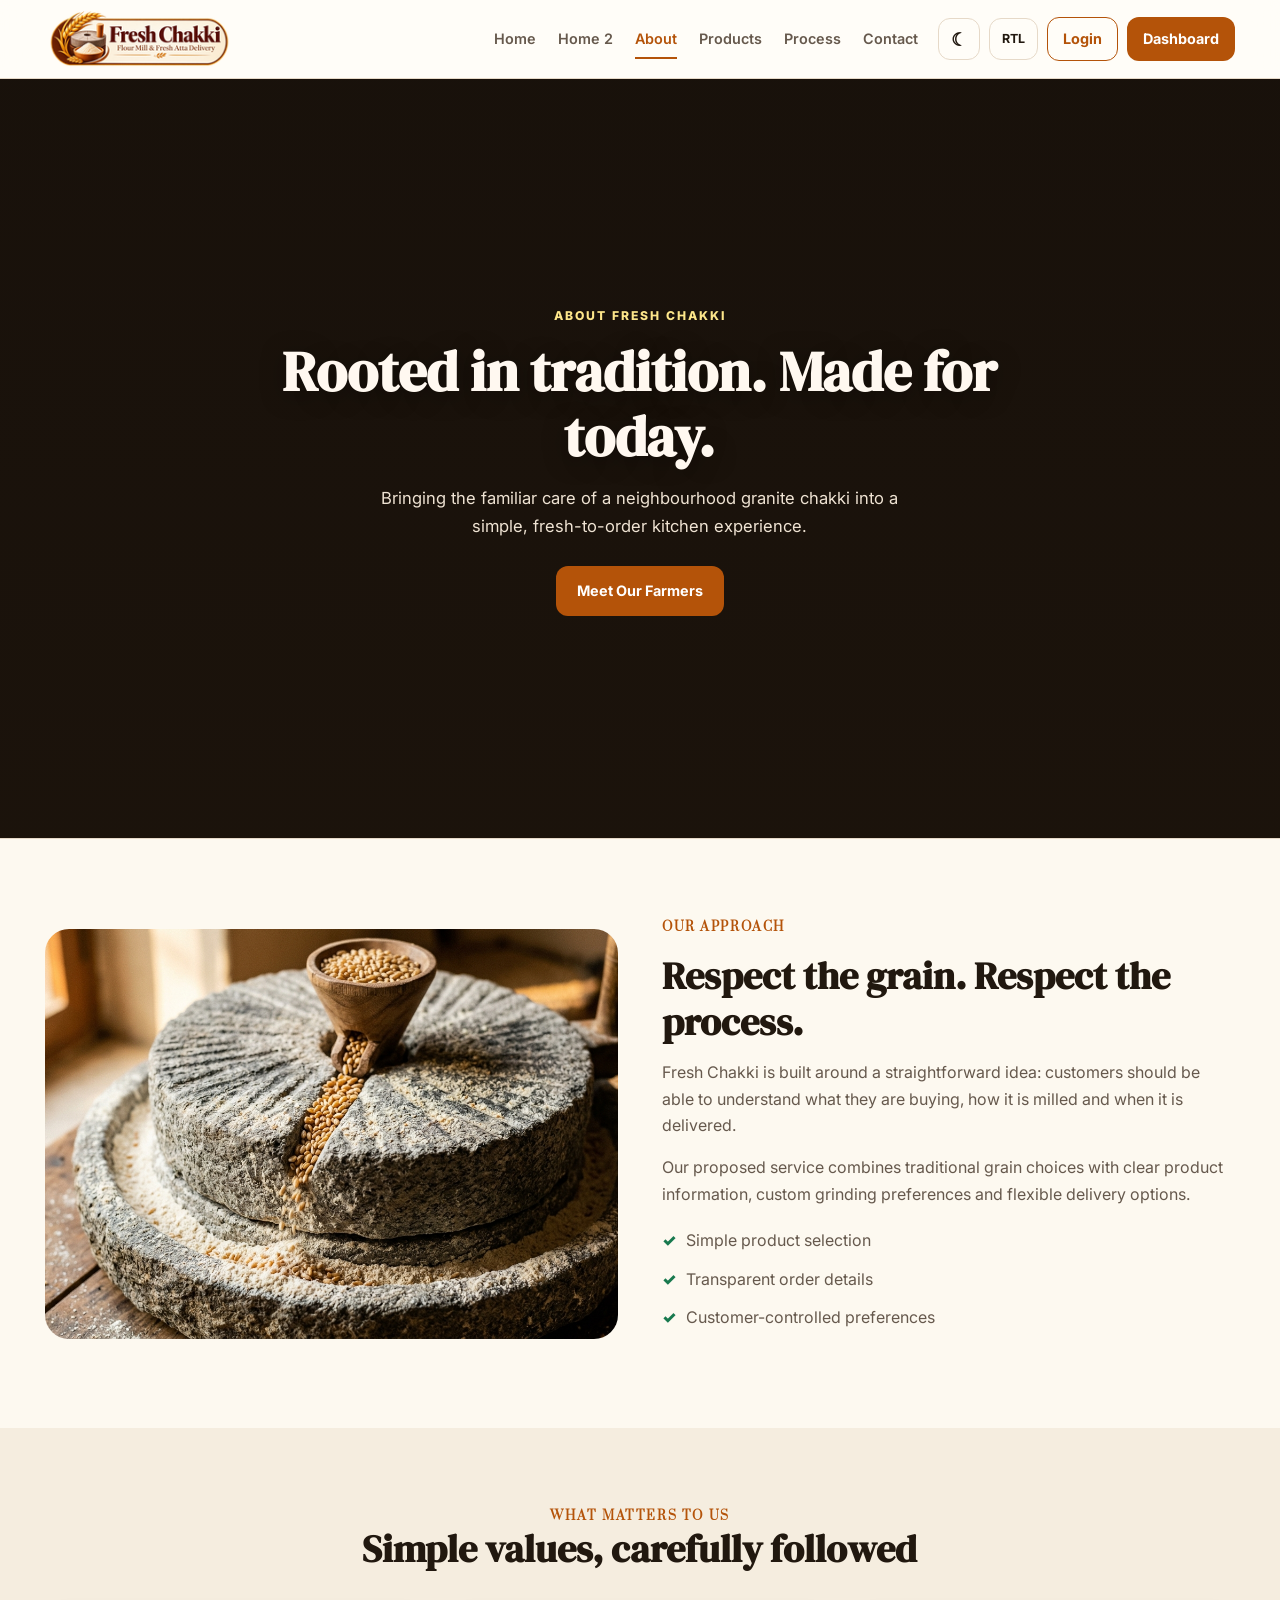
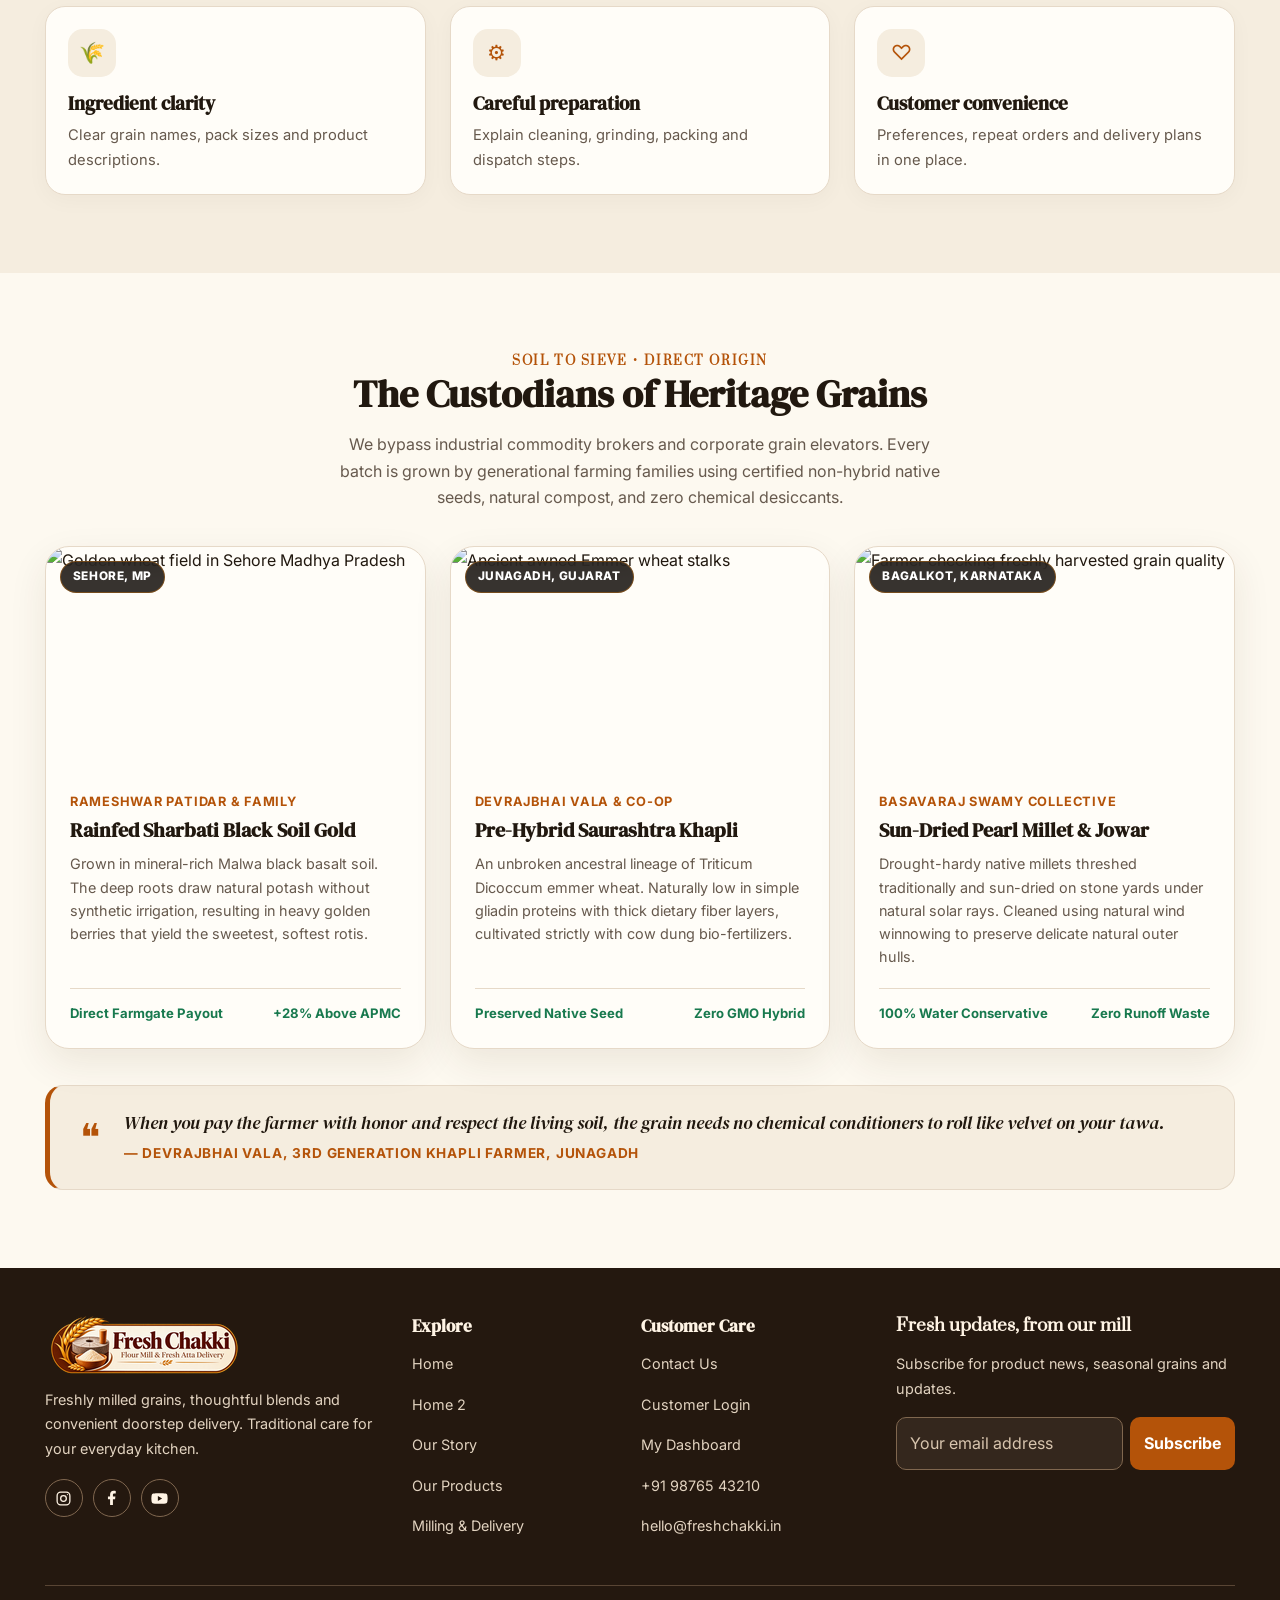
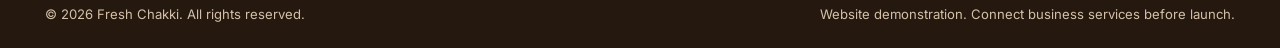
==== about.html @ 71155b8b "firsstCommit" ====
<!doctype html><html lang="en" dir="ltr" data-theme="light"><head><meta charset="utf-8"><meta name="viewport" content="width=device-width, initial-scale=1"><meta name="description" content="Freshly milled flour, traditional grains and convenient atta delivery."><title>About | Fresh Chakki</title><link rel="icon" type="image/png" href="assets/images/favicon.png"><link rel="apple-touch-icon" href="assets/images/favicon.png"><link rel="stylesheet" href="assets/css/style.css"></head><body>
<header class="site-header"><div class="container header-main">
<a class="brand" href="index.html" aria-label="Fresh Chakki home"><img class="brand-logo" src="assets/images/fresh-chakki-logo.png" alt="Fresh Chakki – Flour Mill and Fresh Atta Delivery"></a>
<div class="nav-wrap"><nav class="main-nav" aria-label="Main navigation">
<a href="index.html">Home</a><a href="home-2.html">Home 2</a><a href="about.html" class="active">About</a><a href="products.html">Products</a><a href="process.html">Process</a><a href="contact.html">Contact</a>
</nav><div class="header-actions"><button class="icon-btn" data-theme-toggle title="Change theme" aria-label="Switch theme">☾</button><button class="rtl-btn" data-rtl-toggle>RTL</button><a class="btn btn-secondary btn-small" href="login.html">Login</a><a class="btn btn-primary btn-small" href="dashboard.html">Dashboard</a></div></div>
<div class="header-actions mobile-actions"><button class="icon-btn" data-theme-toggle aria-label="Switch theme">☾</button><button class="rtl-btn" data-rtl-toggle>RTL</button><button class="menu-btn" data-menu-toggle aria-label="Open navigation" aria-expanded="false">☰</button></div>
</div><div class="container mobile-nav"><a href="index.html">Home</a><a href="home-2.html">Home 2</a><a href="about.html">About</a><a href="products.html">Products</a><a href="process.html">Process</a><a href="contact.html">Contact</a><a href="login.html">Login</a><a href="dashboard.html">Dashboard</a></div></header>

<main><section class="page-hero hero-about"><div class="container"><span class="hero-kicker">About Fresh Chakki</span><h1>Rooted in tradition. Made for today.</h1><p>Bringing the familiar care of a neighbourhood granite chakki into a simple, fresh-to-order kitchen experience.</p><div class="page-hero-actions"><a class="btn btn-primary" href="#farmer-partnerships">Meet Our Farmers</a></div></div></section>
<section class="section"><div class="container split"><img src="assets/images/granite-cold-stone-mill.jpg" alt="Traditional stone mill grinding fresh wheat grains"><div><p class="eyebrow">Our approach</p><h2>Respect the grain. Respect the process.</h2><p>Fresh Chakki is built around a straightforward idea: customers should be able to understand what they are buying, how it is milled and when it is delivered.</p><p>Our proposed service combines traditional grain choices with clear product information, custom grinding preferences and flexible delivery options.</p><ul class="checks"><li>Simple product selection</li><li>Transparent order details</li><li>Customer-controlled preferences</li></ul></div></div></section>
<section class="section soft"><div class="container"><div class="section-head"><p class="eyebrow">What matters to us</p><h2>Simple values, carefully followed</h2></div><div class="grid grid-3"><article class="card card-body"><div class="feature-icon">🌾</div><h3>Ingredient clarity</h3><p>Clear grain names, pack sizes and product descriptions.</p></article><article class="card card-body"><div class="feature-icon">⚙</div><h3>Careful preparation</h3><p>Explain cleaning, grinding, packing and dispatch steps.</p></article><article class="card card-body"><div class="feature-icon">♡</div><h3>Customer convenience</h3><p>Preferences, repeat orders and delivery plans in one place.</p></article></div></div></section>

<!-- UNIQUE SECTION: The Grain Custodians & Farmer Partnership Circle -->
<section class="section" id="farmer-partnerships">
  <div class="container">
    <div class="section-head">
      <p class="eyebrow">Soil To Sieve • Direct Origin</p>
      <h2>The Custodians of Heritage Grains</h2>
      <p>We bypass industrial commodity brokers and corporate grain elevators. Every batch is grown by generational farming families using certified non-hybrid native seeds, natural compost, and zero chemical desiccants.</p>
    </div>

    <div class="custodians-grid">
      <article class="custodian-card">
        <div class="custodian-img-wrap">
          <img class="custodian-img" src="https://images.unsplash.com/photo-1500937386664-56d1dfef3854?auto=format&fit=crop&w=700&q=80" alt="Golden wheat field in Sehore Madhya Pradesh">
          <span class="custodian-origin-badge">Sehore, MP</span>
        </div>
        <div class="custodian-body">
          <span class="custodian-farmer">Rameshwar Patidar &amp; Family</span>
          <h3>Rainfed Sharbati Black Soil Gold</h3>
          <p>Grown in mineral-rich Malwa black basalt soil. The deep roots draw natural potash without synthetic irrigation, resulting in heavy golden berries that yield the sweetest, softest rotis.</p>
          <div class="custodian-footer">
            <span>Direct Farmgate Payout</span>
            <span>+28% Above APMC</span>
          </div>
        </div>
      </article>

      <article class="custodian-card">
        <div class="custodian-img-wrap">
          <img class="custodian-img" src="https://images.unsplash.com/photo-1464226184884-fa280b87c399?auto=format&fit=crop&w=700&q=80" alt="Ancient awned Emmer wheat stalks">
          <span class="custodian-origin-badge">Junagadh, Gujarat</span>
        </div>
        <div class="custodian-body">
          <span class="custodian-farmer">Devrajbhai Vala &amp; Co-op</span>
          <h3>Pre-Hybrid Saurashtra Khapli</h3>
          <p>An unbroken ancestral lineage of Triticum Dicoccum emmer wheat. Naturally low in simple gliadin proteins with thick dietary fiber layers, cultivated strictly with cow dung bio-fertilizers.</p>
          <div class="custodian-footer">
            <span>Preserved Native Seed</span>
            <span>Zero GMO Hybrid</span>
          </div>
        </div>
      </article>

      <article class="custodian-card">
        <div class="custodian-img-wrap">
          <img class="custodian-img" src="https://images.unsplash.com/photo-1586201375761-83865001e31c?auto=format&fit=crop&w=700&q=80" alt="Farmer checking freshly harvested grain quality">
          <span class="custodian-origin-badge">Bagalkot, Karnataka</span>
        </div>
        <div class="custodian-body">
          <span class="custodian-farmer">Basavaraj Swamy Collective</span>
          <h3>Sun-Dried Pearl Millet &amp; Jowar</h3>
          <p>Drought-hardy native millets threshed traditionally and sun-dried on stone yards under natural solar rays. Cleaned using natural wind winnowing to preserve delicate natural outer hulls.</p>
          <div class="custodian-footer">
            <span>100% Water Conservative</span>
            <span>Zero Runoff Waste</span>
          </div>
        </div>
      </article>
    </div>

    <div class="custodian-pledge-banner">
      <div style="font-size:2.4rem;line-height:1;color:var(--brand)">❝</div>
      <div>
        <p class="custodian-pledge-quote">When you pay the farmer with honor and respect the living soil, the grain needs no chemical conditioners to roll like velvet on your tawa.</p>
        <p class="custodian-pledge-author">— Devrajbhai Vala, 3rd Generation Khapli Farmer, Junagadh</p>
      </div>
    </div>
  </div>
</section>
</main>
<footer class="footer"><div class="container"><div class="footer-grid">
<div class="footer-brand-col"><a class="brand footer-brand" href="index.html" aria-label="Fresh Chakki home"><img class="footer-logo" src="assets/images/fresh-chakki-logo.png" alt="Fresh Chakki – Flour Mill and Fresh Atta Delivery"></a><p>Freshly milled grains, thoughtful blends and convenient doorstep delivery. Traditional care for your everyday kitchen.</p><div class="social-links" aria-label="Social media"><a href="#" aria-label="Instagram" title="Instagram"><svg viewBox="0 0 24 24" aria-hidden="true"><rect x="3" y="3" width="18" height="18" rx="5"/><circle cx="12" cy="12" r="4"/><circle cx="17.5" cy="6.5" r=".8" class="social-fill"/></svg></a><a href="#" aria-label="Facebook" title="Facebook"><svg viewBox="0 0 24 24" aria-hidden="true"><path d="M14 21v-8h3l.5-4H14V7c0-1.2.4-2 2-2h2V1.4C17.3 1.2 16.2 1 15 1c-3.2 0-5 1.9-5 5.4V9H7v4h3v8z"/></svg></a><a href="#" aria-label="YouTube" title="YouTube"><svg viewBox="0 0 24 24" aria-hidden="true"><path d="M23 7.2a3 3 0 0 0-2.1-2.1C19 4.6 12 4.6 12 4.6s-7 0-8.9.5A3 3 0 0 0 1 7.2 31 31 0 0 0 .5 12 31 31 0 0 0 1 16.8a3 3 0 0 0 2.1 2.1c1.9.5 8.9.5 8.9.5s7 0 8.9-.5a3 3 0 0 0 2.1-2.1 31 31 0 0 0 .5-4.8 31 31 0 0 0-.5-4.8ZM9.7 15.5v-7l6 3.5z"/></svg></a></div></div>
<div><h3>Explore</h3><p><a href="index.html">Home</a></p><p><a href="home-2.html">Home 2</a></p><p><a href="about.html">Our Story</a></p><p><a href="products.html">Our Products</a></p><p><a href="process.html">Milling &amp; Delivery</a></p></div>
<div><h3>Customer Care</h3><p><a href="contact.html">Contact Us</a></p><p><a href="login.html">Customer Login</a></p><p><a href="dashboard.html">My Dashboard</a></p><p><a href="tel:+919876543210">+91 98765 43210</a></p><p><a href="mailto:hello@freshchakki.in">hello@freshchakki.in</a></p></div>
<div class="newsletter-col"><h3>Fresh updates, from our mill</h3><p>Subscribe for product news, seasonal grains and updates.</p><form class="newsletter-form" data-demo-form data-message="Thank you for subscribing. Newsletter delivery needs backend setup."><label class="visually-hidden" for="newsletter-email">Email address</label><input id="newsletter-email" type="email" placeholder="Your email address" required><button type="submit" aria-label="Subscribe to newsletter">Subscribe</button></form></div>
</div><div class="footer-bottom"><span>© <span data-year></span> Fresh Chakki. All rights reserved.</span><span class="footer-note">Website demonstration. Connect business services before launch.</span></div></div></footer><div class="toast" role="status" aria-live="polite"></div>
<script src="assets/js/main.js"></script></body></html>
---- assets/css/style.css ----
@import url('https://fonts.googleapis.com/css2?family=DM+Serif+Display&family=Prata&family=Inter:wght@400;500;600;700;800&display=swap');
:root{--brand:#B45309;--brand-2:#78350F;--bg:#FDF9F0;--surface:#fffdf8;--surface-2:#f5eddf;--text:#21180f;--muted:#66594d;--border:#e6d9c8;--shadow:0 14px 38px rgba(65,39,12,.09);--success:#18794e;--danger:#b42318;--radius:20px}
[data-theme="dark"]{--bg:#181512;--surface:#231e19;--surface-2:#30271f;--text:#fff7e9;--muted:#d2c2ad;--border:#4c3c2d;--shadow:0 14px 38px rgba(0,0,0,.28);--success:#69d6a0;--danger:#ff8a80}
*{box-sizing:border-box}html{scroll-behavior:smooth}body{margin:0;background:var(--bg);color:var(--text);font-family:Inter,Arial,sans-serif;line-height:1.65;transition:background .2s,color .2s}a{color:inherit;text-decoration:none}button,input,select,textarea{font:inherit}button,a{ -webkit-tap-highlight-color:transparent}img{max-width:100%;display:block} .container{width:min(1200px,calc(100% - clamp(48px,7vw,112px)));margin-inline:auto}
h1,h2,h3,.brand-name{font-family:'DM Serif Display',Georgia,serif;line-height:1.2}h1{font-size:clamp(2.35rem,5vw,4.5rem);margin:0 0 20px}h2{font-size:clamp(1.7rem,3vw,2.6rem);margin:0 0 14px}h3{font-size:1.2rem;margin:0 0 8px}p{color:var(--muted);margin:0 0 16px}.eyebrow{color:var(--brand);font-weight:800;letter-spacing:.13em;text-transform:uppercase;font-size:.76rem}.section{padding:78px 0}.section-head{max-width:690px;margin:0 auto 34px;text-align:center}.section-head p{max-width:620px;margin:0 auto}.grid{display:grid;gap:22px}.grid-2{grid-template-columns:repeat(2,minmax(0,1fr))}.grid-3{grid-template-columns:repeat(3,minmax(0,1fr))}.grid-4{grid-template-columns:repeat(4,minmax(0,1fr))}
.site-header{position:sticky;top:0;z-index:50;background:color-mix(in srgb,var(--surface) 94%,transparent);backdrop-filter:blur(14px);border-bottom:1px solid var(--border)}.header-main{min-height:78px;display:flex;align-items:center;justify-content:space-between;gap:20px}.brand{display:flex;align-items:center;gap:11px;min-width:max-content}.brand-mark{width:43px;height:43px;border-radius:50%;background:var(--brand);color:#fff8e9;display:grid;place-items:center;font-size:1.35rem;border:3px solid color-mix(in srgb,var(--brand) 25%,var(--surface))}.brand-name{font-size:1.12rem;font-weight:700;color:var(--text)}.brand-tag{font-size:.65rem;color:var(--muted);letter-spacing:.04em}.nav-wrap{display:flex;align-items:center;gap:20px}.main-nav{display:flex;align-items:center;gap:22px}.main-nav a{font-size:.9rem;font-weight:600;color:var(--muted);padding:8px 0;position:relative}.main-nav a:hover,.main-nav a.active{color:var(--brand)}.main-nav a.active:after{content:"";height:2px;background:var(--brand);position:absolute;bottom:0;left:0;right:0}.header-actions{display:flex;align-items:center;gap:9px}.mobile-actions{display:none}.icon-btn,.rtl-btn,.menu-btn{height:42px;min-width:42px;border:1px solid var(--border);border-radius:12px;background:var(--surface);color:var(--text);display:inline-flex;align-items:center;justify-content:center;cursor:pointer;font-weight:700}.icon-btn{font-size:1.15rem}.rtl-btn{padding:0 12px;font-size:.78rem}.menu-btn{display:none;font-size:1.2rem}.btn{display:inline-flex;align-items:center;justify-content:center;gap:8px;padding:12px 20px;border-radius:12px;border:1px solid transparent;font-weight:700;font-size:.9rem;cursor:pointer;transition:.2s;min-height:46px}.btn-primary{background:var(--brand);color:#fff!important}.btn-primary:hover{background:var(--brand-2);transform:translateY(-1px)}.btn-secondary{background:transparent;border-color:var(--brand);color:var(--brand)}.btn-secondary:hover{background:var(--surface-2)}.btn-small{min-height:40px;padding:9px 15px}.mobile-nav{display:none;padding:0 0 18px}.mobile-nav.open{display:grid;gap:4px}.mobile-nav a{padding:10px 12px;border-radius:10px;color:var(--muted);font-weight:600}.mobile-nav a:hover{background:var(--surface-2);color:var(--brand)}
.hero{position:relative;min-height:clamp(560px,calc(100vh - 78px),760px);display:flex;align-items:center;padding:clamp(48px,6vh,76px) 0;background-color:var(--bg);background-image:linear-gradient(100deg,rgba(253,249,240,.92) 0%,rgba(253,249,240,.83) 52%,rgba(245,237,223,.68) 100%),url('https://images.unsplash.com/photo-1437252611977-07f74518abd7?auto=format&fit=crop&w=1800&q=85');background-size:cover;background-position:center;border-bottom:1px solid var(--border);overflow:hidden}[data-theme="dark"] .hero{background-image:linear-gradient(100deg,rgba(24,21,18,.93) 0%,rgba(24,21,18,.84) 52%,rgba(35,30,25,.74) 100%),url('https://images.unsplash.com/photo-1437252611977-07f74518abd7?auto=format&fit=crop&w=1800&q=85')}.hero>.container{width:min(1200px,calc(100% - clamp(48px,7vw,112px)));margin-inline:auto;flex:0 0 auto}.hero-grid{display:grid;grid-template-columns:1.12fr .88fr;gap:clamp(34px,4.5vw,58px);align-items:center}.hero-copy{max-width:600px}.hero-copy h1{font-size:clamp(2.45rem,4vw,3.85rem);line-height:1.15;margin:0 0 16px}.hero-copy p{font-size:clamp(1.02rem,1.15vw,1.12rem);max-width:540px;line-height:1.65;margin:0 0 22px}.hero-actions{display:flex;gap:14px;flex-wrap:wrap;margin-top:22px}.hero-actions .btn{padding:13px 26px;min-height:48px;font-size:.95rem;font-weight:700}.hero-photo{position:relative;display:flex;justify-content:flex-end}.hero-photo img{width:100%;max-width:520px;height:clamp(380px,48vh,460px);object-fit:cover;border-radius:28px;box-shadow:0 20px 50px rgba(65,39,12,.16);border:1px solid color-mix(in srgb,var(--brand) 28%,transparent)}.photo-note{position:absolute;bottom:20px;inset-inline-start:16px;background:var(--surface);border:1px solid var(--border);padding:14px 20px;border-radius:18px;box-shadow:var(--shadow);max-width:248px}.photo-note strong{display:block;color:var(--brand);font-size:.92rem}.photo-note span{font-size:.82rem;color:var(--muted)}
.pill{display:inline-flex;padding:7px 12px;border-radius:999px;background:var(--surface-2);color:var(--brand-2);font-size:.78rem;font-weight:800}.card{background:var(--surface);border:1px solid var(--border);border-radius:var(--radius);overflow:hidden;box-shadow:0 5px 22px rgba(65,39,12,.035)}.card-body{padding:22px}.card p{font-size:.92rem}.card-img{width:100%;height:205px;object-fit:cover}.feature-icon{width:48px;height:48px;border-radius:15px;background:var(--surface-2);color:var(--brand);display:grid;place-items:center;font-size:1.3rem;margin-bottom:15px}.soft{background:var(--surface-2)}.split{display:grid;grid-template-columns:1fr 1fr;gap:44px;align-items:center}.split img{width:100%;height:410px;object-fit:cover;border-radius:24px}.checks{list-style:none;padding:0;margin:20px 0;display:grid;gap:12px}.checks li{display:flex;gap:10px;color:var(--muted)}.checks li:before{content:"✓";color:var(--success);font-weight:900}
.page-hero{position:relative;min-height:clamp(560px,calc(100vh - 78px),760px);display:flex;flex-direction:column;align-items:center;justify-content:center;padding:clamp(60px,8vh,92px) 0;text-align:center;color:#FFF8F0;background-color:#1E150E;background-image:linear-gradient(180deg,rgba(20,14,8,.62) 0%,rgba(28,19,11,.76) 100%),var(--hero-bg,url('https://images.unsplash.com/photo-1500937386664-56d1dfef3854?auto=format&fit=crop&w=1800&q=85'));background-size:cover;background-position:center;border-bottom:1px solid var(--border);overflow:hidden}.page-hero.hero-about{--hero-bg:url('https://images.unsplash.com/photo-1500937386664-56d1dfef3854?auto=format&fit=crop&w=1800&q=85')}.page-hero.hero-products{--hero-bg:url('https://images.unsplash.com/photo-1586201375761-83865001e31c?auto=format&fit=crop&w=1800&q=85')}.page-hero.hero-process{--hero-bg:url('https://images.unsplash.com/photo-1509440159596-0249088772ff?auto=format&fit=crop&w=1800&q=85')}.page-hero.hero-contact{--hero-bg:url('https://images.unsplash.com/photo-1464226184884-fa280b87c399?auto=format&fit=crop&w=1800&q=85')}.page-hero.hero-login{--hero-bg:url('https://images.unsplash.com/photo-1574323347407-f5e1ad6d020b?auto=format&fit=crop&w=1800&q=85')}.page-hero.hero-signup{--hero-bg:url('https://images.unsplash.com/photo-1506368249639-73a05d6f6488?auto=format&fit=crop&w=1800&q=85')}.page-hero>.container{position:relative;z-index:2;width:min(1200px,calc(100% - clamp(48px,7vw,112px)));margin-inline:auto;flex:0 0 auto}.page-hero .eyebrow{display:inline-flex;align-items:center;gap:8px;padding:7px 18px;border-radius:999px;background:rgba(217,119,6,.24);border:1px solid rgba(253,230,138,.45);color:#FDE68A;font-size:.78rem;margin:0 0 18px;backdrop-filter:blur(10px)}.page-hero h1{color:#FFF8F0;font-size:clamp(2.5rem,4.4vw,4rem);line-height:1.15;margin:0 auto 16px;max-width:820px;text-shadow:0 4px 24px rgba(0,0,0,.35)}.page-hero p{color:#EFE3D3;max-width:660px;margin:0 auto;font-size:clamp(1.04rem,1.2vw,1.16rem);line-height:1.65}.page-hero-actions{display:flex;justify-content:center;gap:14px;flex-wrap:wrap;margin-top:26px}.page-hero-actions .btn-secondary{color:#FFF8F0;border-color:rgba(253,230,138,.55);background:rgba(255,255,255,.08);backdrop-filter:blur(8px)}.page-hero-actions .btn-secondary:hover{background:rgba(217,119,6,.28);border-color:#FDE68A}.page-hero-meta{display:flex;justify-content:center;gap:12px;flex-wrap:wrap;margin-top:24px}.page-hero-chip{display:inline-flex;align-items:center;gap:7px;padding:7px 15px;border-radius:999px;background:rgba(20,14,9,.58);border:1px solid rgba(255,248,240,.22);color:#F8EFE4;font-size:.82rem;font-weight:600;backdrop-filter:blur(8px)}.product-card .card-img{height:190px}.price{font-weight:800;color:var(--brand);font-size:1.05rem}.tag-row{display:flex;gap:8px;flex-wrap:wrap;margin:14px 0}.tag{font-size:.75rem;padding:5px 9px;background:var(--surface-2);border-radius:999px;color:var(--muted)}.plan-card{padding:28px}.plan-card.popular{border:2px solid var(--brand);transform:translateY(-7px)}.plan-price{font-size:2rem;font-weight:800;color:var(--brand);margin:12px 0}.plan-price small{font-size:.8rem;color:var(--muted);font-weight:500}.form-card{max-width:540px;margin:48px auto 64px;background:var(--surface);border:1px solid var(--border);border-radius:24px;padding:28px;box-shadow:var(--shadow)}.grid-2>.form-card{margin:0;max-width:none;width:100%}.field{display:grid;gap:7px;margin-bottom:16px}.field label{font-size:.86rem;font-weight:700}.field input,.field select,.field textarea{width:100%;padding:13px 14px;border-radius:11px;border:1px solid var(--border);background:var(--bg);color:var(--text);outline:none}.field input:focus,.field select:focus,.field textarea:focus{border-color:var(--brand);box-shadow:0 0 0 3px color-mix(in srgb,var(--brand) 18%,transparent)}.field input::placeholder,.field textarea::placeholder{color:var(--muted);opacity:.85}.form-row{display:grid;grid-template-columns:1fr 1fr;gap:14px}.notice{padding:14px 16px;background:var(--surface-2);border:1px solid var(--border);border-radius:12px;color:var(--muted);font-size:.88rem}.toast{position:fixed;bottom:22px;inset-inline-end:22px;background:var(--text);color:var(--bg);padding:13px 18px;border-radius:12px;z-index:100;box-shadow:var(--shadow);display:none}.toast.show{display:block}
.contact-box{padding:28px}.contact-item{display:flex;gap:14px;margin:18px 0;align-items:flex-start}.contact-item .feature-icon{margin-bottom:0;flex-shrink:0}.contact-item b{display:block;margin-bottom:2px}.contact-item a{color:var(--muted);font-weight:600;transition:color .2s}.contact-item a:hover{color:var(--brand)}.footer{background:#24180f;color:#fff4e5;padding:48px 0 22px}.footer p,.footer a{color:#e2d3c0}.footer-grid{display:grid;grid-template-columns:1.4fr 1fr 1fr;gap:35px}.footer h3{color:#fff4e5}.footer-bottom{border-top:1px solid #594534;margin-top:30px;padding-top:18px;font-size:.82rem;color:#d5c1a9}
.dashboard-shell{display:grid;grid-template-columns:260px 1fr;min-height:calc(100vh - 78px)}.dash-side{background:var(--surface);border-inline-end:1px solid var(--border);padding:25px 17px}.dash-side h3{padding:0 12px}.dash-nav{display:grid;gap:5px;margin-top:20px}.dash-nav button{border:0;background:transparent;color:var(--muted);text-align:start;padding:12px 13px;border-radius:11px;cursor:pointer;font-weight:600}.dash-nav button.active,.dash-nav button:hover{background:var(--surface-2);color:var(--brand)}.dash-main{padding:34px;min-width:0}.dash-panel{display:none}.dash-panel.active{display:block}.stat-card{padding:20px}.stat-value{font-size:1.8rem;font-weight:800;color:var(--brand)}.table-wrap{overflow:auto}.data-table{width:100%;border-collapse:collapse;min-width:560px}.data-table th,.data-table td{text-align:start;padding:14px;border-bottom:1px solid var(--border);font-size:.88rem}.data-table th{color:var(--muted);background:var(--surface-2)}.status{font-size:.75rem;font-weight:800;color:var(--success);background:color-mix(in srgb,var(--success) 12%,var(--surface));padding:5px 9px;border-radius:999px}.order-layout{display:grid;grid-template-columns:1fr 1fr;gap:22px}.qty-control{display:flex;align-items:center;gap:12px}.qty-control button{width:34px;height:34px;border:1px solid var(--border);border-radius:9px;background:var(--surface-2);color:var(--text);cursor:pointer}
[dir="rtl"]{direction:rtl} [dir="rtl"] body{text-align:inherit} [dir="rtl"] .main-nav a.active:after{left:0;right:0} [dir="rtl"] .checks li{flex-direction:row} [dir="rtl"] .dash-nav button{text-align:start} [dir="rtl"] .data-table th,[dir="rtl"] .data-table td{text-align:start}
@media(max-width:980px){.main-nav{gap:13px}.nav-wrap{gap:12px}.header-actions .btn{padding:10px 13px}.hero-grid{gap:30px}.grid-4{grid-template-columns:repeat(2,1fr)}}
@media(max-width:760px){.mobile-actions{display:flex}.container,.hero>.container,.page-hero>.container{width:min(100% - 32px,600px)}.header-main{min-height:70px}.nav-wrap{display:none}.menu-btn{display:inline-flex}.header-actions{gap:7px}.hero{min-height:auto;padding:48px 0 56px}.hero-grid,.split,.grid-2,.grid-3,.footer-grid,.order-layout{grid-template-columns:1fr}.hero-photo img{height:330px}.photo-note{inset-inline-start:12px}.section{padding:56px 0}.grid-4{grid-template-columns:1fr 1fr}.plan-card.popular{transform:none}.dashboard-shell{grid-template-columns:1fr}.dash-side{border-inline-end:0;border-bottom:1px solid var(--border);padding:15px}.dash-side h3{margin:0}.dash-nav{display:flex;overflow:auto;margin-top:12px}.dash-nav button{white-space:nowrap}.dash-main{padding:22px 14px}.form-card{padding:22px;margin:28px auto 40px}.page-hero{min-height:460px;padding:54px 0}}
@media(max-width:440px){.brand-tag{display:none}.brand-name{font-size:1rem}.header-actions .btn{min-height:39px;padding:8px 10px;font-size:.78rem}.icon-btn,.rtl-btn,.menu-btn{height:39px;min-width:39px}.grid-4{grid-template-columns:1fr}.form-row{grid-template-columns:1fr}.hero-photo img{height:280px}}

/* Fresh Chakki identity refresh */
:root{--font-primary:'DM Serif Display',Georgia,serif;--font-secondary:'Prata',Georgia,serif;--font-body:'Inter',Arial,sans-serif}
body{font-family:var(--font-body)}
h1,h2,h3,.brand-name{font-family:var(--font-primary)}
.eyebrow,.pill,.price,.plan-price,.footer .newsletter-col h3{font-family:var(--font-secondary)}
.brand{gap:0;min-width:0;display:inline-flex;align-items:center}
.brand-logo{display:block;width:190px;height:57px;object-fit:contain;object-position:left center}
.footer-brand{margin-bottom:12px}
.footer-logo{width:200px;height:60px;object-fit:contain}
.auth-logo{width:200px;height:60px;object-fit:contain}
.footer-grid{grid-template-columns:1.35fr .8fr .9fr 1.35fr;gap:28px}
.footer h3{font-size:1.08rem;margin:0 0 16px}
.footer p{font-size:.9rem;line-height:1.7}
.social-links{display:flex;gap:10px;margin-top:18px}
.social-links a{width:38px;height:38px;border:1px solid #80674f;border-radius:50%;display:grid;place-items:center;transition:.2s}
.social-links a:hover{background:#b45309;border-color:#b45309;transform:translateY(-2px)}
.social-links svg{width:17px;height:17px;fill:none;stroke:#fff4e5;stroke-width:1.8;stroke-linecap:round;stroke-linejoin:round}
.social-links a:nth-child(2) svg,.social-links a:nth-child(3) svg{fill:#fff4e5;stroke:none}
.social-links .social-fill{fill:#fff4e5;stroke:none}
.newsletter-form{display:flex;gap:7px;align-items:stretch;margin-top:14px}
.newsletter-form input{min-width:0;width:100%;padding:12px 13px;border:1px solid #80674f;border-radius:10px;background:#34271d;color:#fff4e5;outline:none}
.newsletter-form input::placeholder{color:#d8c5ae}
.newsletter-form button{border:0;border-radius:10px;padding:0 14px;background:#b45309;color:white;font-weight:700;cursor:pointer}
.newsletter-form button:hover{background:#d97706}
.footer-bottom{display:flex;justify-content:space-between;gap:14px;flex-wrap:wrap}
.visually-hidden{position:absolute!important;width:1px;height:1px;padding:0;margin:-1px;overflow:hidden;clip:rect(0,0,0,0);white-space:nowrap;border:0}
[data-theme="dark"] .brand-logo,[data-theme="dark"] .footer-logo,[data-theme="dark"] .auth-logo{filter:drop-shadow(0 2px 5px rgba(0,0,0,.22))}
@media(max-width:980px){.footer-grid{grid-template-columns:1fr 1fr}}
@media(max-width:760px){.brand-logo{width:158px;height:48px}.footer-grid{grid-template-columns:1fr 1fr;gap:24px}.footer-brand-col,.newsletter-col{grid-column:1/-1}.footer-bottom{display:grid}.footer-note{display:block}}
@media(max-width:440px){.brand-logo{width:140px;height:43px}.footer-grid{grid-template-columns:1fr}.footer-brand-col,.newsletter-col{grid-column:auto}.newsletter-form{max-width:100%}}

/* ==========================================================================
   Navigation Badges & Edition Links
   ========================================================================== */
.nav-edition-link{display:inline-flex;align-items:center;gap:6px}
.nav-pill-badge{font-size:.65rem;padding:2px 7px;border-radius:999px;background:linear-gradient(135deg,#b45309,#d97706);color:#fff;font-weight:800;letter-spacing:.04em;text-transform:uppercase;box-shadow:0 2px 6px rgba(180,83,9,.25);vertical-align:middle;line-height:1.2}

/* ==========================================================================
   Keyframe Animations
   ========================================================================== */
@keyframes fcPulseLive{0%,100%{transform:scale(1);opacity:1;box-shadow:0 0 0 0 rgba(24,121,78,.6)}50%{transform:scale(1.15);opacity:.9;box-shadow:0 0 0 7px rgba(24,121,78,0)}}
@keyframes fcFloatSlow{0%,100%{transform:translateY(0)}50%{transform:translateY(-8px)}}
@keyframes fcFloatAlt{0%,100%{transform:translateY(0) rotate(0deg)}50%{transform:translateY(-6px) rotate(1.5deg)}}
@keyframes fcShimmerGold{0%{background-position:0% 50%}50%{background-position:100% 50%}100%{background-position:0% 50%}}
@keyframes fcGlowPulse{0%,100%{box-shadow:0 12px 35px rgba(180,83,9,.15)}50%{box-shadow:0 16px 45px rgba(180,83,9,.28)}}

/* ==========================================================================
   Home 1: New Section 1 - Live Mill Status & Daily Dispatch Hub
   ========================================================================== */
.live-board-wrap{background:var(--surface);border:1px solid var(--border);border-radius:24px;padding:32px;box-shadow:var(--shadow);position:relative;overflow:hidden}
.live-board-wrap::before{content:"";position:absolute;top:0;left:0;right:0;height:4px;background:linear-gradient(90deg,var(--brand),#d97706,#f59e0b,var(--brand));background-size:200% 100%;animation:fcShimmerGold 6s ease infinite}
.live-board-header{display:flex;align-items:center;justify-content:space-between;flex-wrap:wrap;gap:16px;padding-bottom:20px;border-bottom:1px solid var(--border)}
.live-status-pill{display:inline-flex;align-items:center;gap:8px;padding:6px 14px;border-radius:999px;background:color-mix(in srgb,var(--success) 12%,var(--surface));color:var(--success);font-size:.82rem;font-weight:800;letter-spacing:.04em}
.live-dot{width:10px;height:10px;border-radius:50%;background:var(--success);display:inline-block;animation:fcPulseLive 2s infinite ease-in-out}
.live-timestamp{font-size:.84rem;color:var(--muted);display:flex;align-items:center;gap:6px}

.live-metrics-grid{display:grid;grid-template-columns:repeat(4,1fr);gap:18px;margin:24px 0}
.live-metric-card{background:var(--bg);border:1px solid var(--border);border-radius:16px;padding:18px;transition:.25s ease}
.live-metric-card:hover{transform:translateY(-2px);border-color:var(--brand)}
.live-metric-label{font-size:.75rem;text-transform:uppercase;letter-spacing:.08em;color:var(--muted);margin-bottom:6px;font-weight:700}
.live-metric-val{font-size:1.15rem;font-weight:800;color:var(--text);line-height:1.3}
.live-metric-sub{font-size:.78rem;color:var(--muted);margin-top:4px}

.milling-progress-wrap{background:var(--bg);border:1px solid var(--border);border-radius:16px;padding:20px;margin-bottom:24px}
.milling-progress-top{display:flex;justify-content:space-between;align-items:center;margin-bottom:10px;font-size:.88rem;font-weight:700}
.milling-progress-track{height:10px;border-radius:999px;background:var(--surface-2);overflow:hidden;position:relative}
.milling-progress-fill{height:100%;width:84%;background:linear-gradient(90deg,var(--brand),#d97706);border-radius:999px;transition:width 1s ease}

.pincode-hub{display:grid;grid-template-columns:1.2fr .8fr;gap:24px;align-items:center;background:color-mix(in srgb,var(--brand) 6%,var(--surface));border:1px dashed var(--brand);border-radius:18px;padding:22px}
.pincode-copy h4{font-size:1.05rem;margin:0 0 6px;color:var(--text)}
.pincode-copy p{margin:0;font-size:.88rem;color:var(--muted)}
.pincode-form{display:flex;gap:10px}
.pincode-input{flex:1;min-width:0;padding:11px 14px;border:1px solid var(--border);border-radius:10px;background:var(--surface);color:var(--text);font-size:.9rem;outline:none}
.pincode-input:focus{border-color:var(--brand);box-shadow:0 0 0 3px color-mix(in srgb,var(--brand) 20%,transparent)}
.pincode-feedback{grid-column:1/-1;margin-top:8px;padding:10px 14px;border-radius:10px;background:color-mix(in srgb,var(--success) 12%,var(--surface));color:var(--success);font-size:.85rem;font-weight:700;display:none}
.pincode-feedback.show{display:block}

.trust-stats-grid{display:grid;grid-template-columns:repeat(4,1fr);gap:18px;margin-top:28px}
.trust-stat-box{text-align:center;padding:18px 12px;border-radius:16px;background:var(--surface);border:1px solid var(--border);box-shadow:0 4px 16px rgba(65,39,12,.03)}
.trust-stat-number{font-size:1.85rem;font-weight:900;font-family:var(--font-primary);color:var(--brand);line-height:1}
.trust-stat-text{font-size:.82rem;font-weight:600;color:var(--muted);margin-top:6px}

/* ==========================================================================
   Home 1: New Section 2 - The Sensory Kitchen Spotlight
   ========================================================================== */
.sensory-card-grid{display:grid;grid-template-columns:repeat(3,1fr);gap:24px}
.sensory-card{background:var(--surface);border:1px solid var(--border);border-radius:22px;padding:26px;box-shadow:var(--shadow);display:flex;flex-direction:column;justify-content:space-between;transition:.3s ease}
.sensory-card:hover{transform:translateY(-5px);border-color:color-mix(in srgb,var(--brand) 40%,var(--border))}
.sensory-badge{display:inline-block;padding:5px 12px;border-radius:999px;font-size:.76rem;font-weight:800;letter-spacing:.04em;background:var(--surface-2);color:var(--brand);margin-bottom:14px}
.sensory-card h3{font-size:1.25rem;margin-bottom:10px}
.sensory-card p{font-size:.9rem;line-height:1.6}
.sensory-comparison{display:grid;gap:12px;margin:20px 0}
.sensory-row{padding:12px 14px;border-radius:12px;font-size:.84rem;line-height:1.5}
.sensory-row.store{background:color-mix(in srgb,var(--danger) 7%,var(--surface));border:1px solid color-mix(in srgb,var(--danger) 25%,transparent);color:var(--text)}
.sensory-row.store strong{color:var(--danger);display:block;margin-bottom:3px;font-size:.78rem;text-transform:uppercase;letter-spacing:.05em}
.sensory-row.fresh{background:color-mix(in srgb,var(--success) 9%,var(--surface));border:1px solid color-mix(in srgb,var(--success) 30%,transparent);color:var(--text)}
.sensory-row.fresh strong{color:var(--success);display:block;margin-bottom:3px;font-size:.78rem;text-transform:uppercase;letter-spacing:.05em}
.sensory-metric{display:flex;align-items:center;justify-content:space-between;padding-top:14px;border-top:1px solid var(--border);font-size:.82rem;font-weight:700;color:var(--brand)}
.sensory-tip-banner{margin-top:32px;background:var(--surface-2);border-left:4px solid var(--brand);border-radius:0 16px 16px 0;padding:20px 24px;display:flex;align-items:center;gap:16px}
[dir="rtl"] .sensory-tip-banner{border-left:0;border-right:4px solid var(--brand);border-radius:16px 0 0 16px}
.sensory-tip-icon{font-size:1.8rem;line-height:1}
.sensory-tip-text h4{margin:0 0 4px;font-size:1rem;color:var(--text)}
.sensory-tip-text p{margin:0;font-size:.88rem;color:var(--muted)}

/* ==========================================================================
   Home 2: Atelier Edition Master Styling
   ========================================================================== */
.h2-hero{padding:75px 0 85px;position:relative;background:radial-gradient(ellipse 80% 60% at 50% -10%,color-mix(in srgb,var(--brand) 16%,transparent),transparent 80%);overflow:hidden}
.h2-hero-grid{display:grid;grid-template-columns:1.15fr .85fr;gap:54px;align-items:center}
.h2-pre-badge{display:inline-flex;align-items:center;gap:8px;padding:8px 16px;border-radius:999px;background:color-mix(in srgb,var(--brand) 14%,var(--surface));border:1px solid color-mix(in srgb,var(--brand) 30%,transparent);color:var(--brand);font-size:.82rem;font-weight:800;letter-spacing:.06em;text-transform:uppercase;box-shadow:0 4px 14px rgba(180,83,9,.08)}
.h2-title{font-size:clamp(2.5rem,4.5vw,4.4rem);line-height:1.12;margin:20px 0 18px;font-family:var(--font-primary)}
.h2-title-gradient{background:linear-gradient(135deg,var(--brand) 0%,#d97706 50%,#b45309 100%);-webkit-background-clip:text;-webkit-text-fill-color:transparent;display:inline-block}
.h2-lead{font-size:1.12rem;color:var(--muted);max-width:580px;line-height:1.7}

/* Texture Selector Widget */
.texture-selector-panel{margin-top:28px;background:var(--surface);border:1px solid var(--border);border-radius:18px;padding:18px 20px;box-shadow:var(--shadow)}
.texture-selector-title{font-size:.82rem;font-weight:800;text-transform:uppercase;letter-spacing:.08em;color:var(--muted);margin-bottom:12px;display:flex;align-items:center;gap:8px}
.texture-btn-group{display:flex;gap:8px;flex-wrap:wrap}
.texture-btn{padding:9px 16px;border-radius:10px;border:1px solid var(--border);background:var(--surface-2);color:var(--text);font-size:.86rem;font-weight:700;cursor:pointer;transition:.2s ease}
.texture-btn:hover{border-color:var(--brand);background:var(--surface)}
.texture-btn.active{background:var(--brand);border-color:var(--brand);color:#fff;box-shadow:0 4px 14px rgba(180,83,9,.3)}
.texture-info-box{margin-top:14px;padding:11px 14px;border-radius:10px;background:var(--bg);border:1px dashed var(--border);font-size:.84rem;color:var(--muted);display:flex;justify-content:space-between;align-items:center;flex-wrap:wrap;gap:8px}
.texture-info-box strong{color:var(--brand)}

/* Hero Right: Photo with Floating Live Badges */
.h2-hero-visual{position:relative}
.h2-main-photo{width:100%;height:520px;object-fit:cover;border-radius:32px;box-shadow:0 24px 60px rgba(65,39,12,.16);border:1px solid color-mix(in srgb,var(--brand) 25%,transparent)}
.floating-badge{position:absolute;background:var(--surface);border:1px solid var(--border);border-radius:18px;padding:14px 18px;box-shadow:0 16px 40px rgba(0,0,0,.12);backdrop-filter:blur(16px);max-width:240px;z-index:2}
.floating-badge.fb-top-right{top:24px;inset-inline-end:-16px;animation:fcFloatSlow 5s ease-in-out infinite}
.floating-badge.fb-bottom-left{bottom:30px;inset-inline-start:-20px;animation:fcFloatAlt 6s ease-in-out infinite}
.fb-label{font-size:.72rem;text-transform:uppercase;letter-spacing:.06em;color:var(--muted);font-weight:700;display:block;margin-bottom:4px}
.fb-val{font-size:1.05rem;font-weight:800;color:var(--text);display:flex;align-items:center;gap:6px}
.fb-sub{font-size:.78rem;color:var(--brand);margin-top:3px;font-weight:600}

/* Trust Pill Row */
.h2-trust-strip{display:flex;gap:20px;align-items:center;flex-wrap:wrap;margin-top:32px;padding-top:24px;border-top:1px solid var(--border)}
.h2-trust-item{display:flex;align-items:center;gap:8px;font-size:.86rem;font-weight:700;color:var(--muted)}
.h2-trust-item span.icon{color:var(--brand);font-size:1.1rem}

/* ==========================================================================
   Home 2 Section 1: The Cold-Stone Grinding Science (Interactive Matrix)
   ========================================================================== */
.science-matrix-grid{display:grid;grid-template-columns:repeat(2,1fr);gap:24px;margin-top:36px}
.science-card{background:var(--surface);border:1px solid var(--border);border-radius:24px;padding:28px;box-shadow:var(--shadow);position:relative;overflow:hidden;transition:.3s ease}
.science-card:hover{transform:translateY(-4px);border-color:color-mix(in srgb,var(--brand) 45%,var(--border))}
.science-card-header{display:flex;align-items:center;gap:14px;margin-bottom:18px}
.science-icon{width:46px;height:46px;border-radius:14px;background:var(--surface-2);color:var(--brand);display:grid;place-items:center;font-size:1.35rem;flex-shrink:0}
.science-card h3{font-size:1.25rem;margin:0 0 4px}
.science-card p{font-size:.9rem;line-height:1.6;margin-bottom:18px}
.science-vs-table{display:grid;gap:10px;background:var(--bg);border:1px solid var(--border);border-radius:14px;padding:14px}
.science-vs-item{display:flex;justify-content:space-between;align-items:center;font-size:.85rem}
.science-vs-item .vs-label{color:var(--muted);font-weight:600}
.science-vs-item .vs-chakki{color:var(--success);font-weight:800;display:flex;align-items:center;gap:4px}
.science-vs-item .vs-roller{color:var(--danger);font-weight:600;opacity:.85}
.science-meter{margin-top:14px;height:7px;background:var(--surface-2);border-radius:999px;overflow:hidden}
.science-meter-fill{height:100%;border-radius:999px;background:linear-gradient(90deg,var(--brand),var(--success))}

/* ==========================================================================
   Home 2 Section 2: Heritage Grain Reserve Vault
   ========================================================================== */
.reserve-grain-grid{display:grid;grid-template-columns:repeat(4,1fr);gap:20px;margin-top:38px}
.reserve-card{background:var(--surface);border:1px solid var(--border);border-radius:24px;padding:24px;box-shadow:var(--shadow);display:flex;flex-direction:column;justify-content:space-between;position:relative;transition:.3s cubic-bezier(.25,.8,.25,1)}
.reserve-card:hover{transform:translateY(-6px);border-color:var(--brand);box-shadow:0 18px 45px rgba(180,83,9,.12)}
.reserve-top{margin-bottom:16px}
.reserve-tag-row{display:flex;justify-content:space-between;align-items:center;gap:6px;margin-bottom:12px}
.reserve-origin{font-size:.72rem;font-weight:800;letter-spacing:.05em;text-transform:uppercase;color:var(--brand);background:var(--surface-2);padding:4px 9px;border-radius:999px}
.reserve-gi-badge{font-size:.68rem;font-weight:800;background:color-mix(in srgb,var(--brand) 12%,var(--surface));color:var(--brand);padding:3px 7px;border-radius:6px;border:1px solid color-mix(in srgb,var(--brand) 25%,transparent)}
.reserve-card h3{font-size:1.22rem;margin:0 0 6px}
.reserve-card p.reserve-desc{font-size:.88rem;color:var(--muted);line-height:1.55;margin-bottom:16px}
.flavor-profile-box{background:var(--bg);border:1px solid var(--border);border-radius:14px;padding:12px 14px;margin-bottom:16px}
.flavor-label{font-size:.72rem;text-transform:uppercase;letter-spacing:.06em;color:var(--muted);font-weight:700;display:block;margin-bottom:4px}
.flavor-val{font-size:.84rem;font-weight:600;color:var(--text)}
.spec-radar{display:grid;gap:8px;margin-bottom:18px}
.spec-radar-row{display:flex;justify-content:space-between;font-size:.78rem;font-weight:700;color:var(--muted)}
.spec-radar-row strong{color:var(--text)}
.reserve-btn{width:100%;margin-top:auto}

/* ==========================================================================
   Home 2 Section 3: Smart Farm-to-Table Cold Chain & Batch QR Simulator
   ========================================================================== */
.trace-timeline-grid{display:grid;grid-template-columns:repeat(4,1fr);gap:20px;position:relative;margin:40px 0 46px}
.trace-timeline-grid::after{content:"";position:absolute;top:32px;left:40px;right:40px;height:2px;background:var(--border);z-index:0}
[dir="rtl"] .trace-timeline-grid::after{left:40px;right:40px}
.trace-step-card{background:var(--surface);border:1px solid var(--border);border-radius:20px;padding:24px;position:relative;z-index:1;box-shadow:var(--shadow);transition:.25s ease}
.trace-step-card:hover{border-color:var(--brand);transform:translateY(-3px)}
.trace-num{width:42px;height:42px;border-radius:50%;background:var(--brand);color:#fff;display:grid;place-items:center;font-weight:800;font-size:1rem;margin-bottom:16px;border:4px solid var(--surface);box-shadow:0 0 0 2px var(--brand)}
.trace-step-card h4{font-size:1.08rem;margin:0 0 8px}
.trace-step-card p{font-size:.86rem;color:var(--muted);line-height:1.55;margin:0}

/* Batch Scanner Card */
.batch-sim-card{background:var(--surface);border:1px solid var(--border);border-radius:26px;padding:32px;box-shadow:var(--shadow)}
.batch-sim-head{display:flex;justify-content:space-between;align-items:center;flex-wrap:wrap;gap:16px;margin-bottom:24px;padding-bottom:18px;border-bottom:1px solid var(--border)}
.batch-sim-head h3{margin:0;font-size:1.3rem}
.batch-tabs{display:flex;gap:8px;flex-wrap:wrap}
.batch-tab-btn{padding:8px 14px;border-radius:10px;border:1px solid var(--border);background:var(--surface-2);color:var(--text);font-size:.84rem;font-weight:700;cursor:pointer;transition:.2s}
.batch-tab-btn:hover{background:var(--surface);border-color:var(--brand)}
.batch-tab-btn.active{background:var(--brand);color:#fff;border-color:var(--brand)}
.batch-data-grid{display:grid;grid-template-columns:repeat(4,1fr);gap:16px;background:var(--bg);border:1px solid var(--border);border-radius:18px;padding:22px}
.batch-data-item .b-label{font-size:.74rem;text-transform:uppercase;letter-spacing:.08em;color:var(--muted);font-weight:700;display:block;margin-bottom:4px}
.batch-data-item .b-val{font-size:1.05rem;font-weight:800;color:var(--text)}
.batch-data-item .b-sub{font-size:.78rem;color:var(--brand);margin-top:2px;font-weight:600}

/* ==========================================================================
   Home 2 Section 4: Interactive Custom Roti & Flour Configurator
   ========================================================================== */
.configurator-shell{background:var(--surface);border:1px solid var(--border);border-radius:28px;padding:36px;box-shadow:var(--shadow);display:grid;grid-template-columns:1.2fr .8fr;gap:40px}
.config-controls{display:grid;gap:26px}
.config-group label{font-size:.88rem;font-weight:800;text-transform:uppercase;letter-spacing:.06em;color:var(--muted);display:block;margin-bottom:10px}
.config-pill-row{display:flex;gap:10px;flex-wrap:wrap}
.config-pill{padding:10px 18px;border-radius:12px;border:1px solid var(--border);background:var(--surface-2);color:var(--text);font-size:.88rem;font-weight:700;cursor:pointer;transition:.2s ease}
.config-pill:hover{border-color:var(--brand);background:var(--surface)}
.config-pill.active{background:var(--brand);color:#fff;border-color:var(--brand);box-shadow:0 4px 14px rgba(180,83,9,.25)}

/* Configurator Results Panel */
.config-result-panel{background:var(--bg);border:1px solid var(--border);border-radius:22px;padding:28px;display:flex;flex-direction:column;justify-content:space-between}
.config-result-top h4{font-size:1.15rem;margin:0 0 6px}
.config-result-top p{font-size:.85rem;color:var(--muted);margin-bottom:20px}
.config-big-metric{margin:18px 0;padding:18px;background:var(--surface);border-radius:16px;border:1px solid var(--border);text-align:center}
.config-big-metric .metric-num{font-size:2.4rem;font-weight:900;color:var(--brand);font-family:var(--font-primary);line-height:1}
.config-big-metric .metric-sub{font-size:.84rem;color:var(--muted);margin-top:6px;font-weight:600}
.blend-recipe-wrap{margin:18px 0}
.blend-recipe-label{font-size:.78rem;text-transform:uppercase;letter-spacing:.06em;color:var(--muted);font-weight:700;margin-bottom:8px;display:flex;justify-content:space-between}
.blend-bar{height:12px;border-radius:999px;display:flex;overflow:hidden;background:var(--surface-2)}
.blend-seg-1{width:70%;background:var(--brand);height:100%}
.blend-seg-2{width:20%;background:#d97706;height:100%}
.blend-seg-3{width:10%;background:#78350f;height:100%}
.blend-legend{display:flex;gap:12px;flex-wrap:wrap;margin-top:10px;font-size:.78rem;color:var(--muted);font-weight:600}
.blend-legend span{display:flex;align-items:center;gap:5px}
.blend-legend .dot{width:8px;height:8px;border-radius:50%}

/* ==========================================================================
   Home 2 Section 5: Master Chefs & Nutritionist Sensory Reviews
   ========================================================================== */
.chef-reviews-grid{display:grid;grid-template-columns:repeat(3,1fr);gap:24px;margin-top:36px}
.chef-card{background:var(--surface);border:1px solid var(--border);border-radius:24px;padding:28px;box-shadow:var(--shadow);display:flex;flex-direction:column;justify-content:space-between;transition:.3s ease}
.chef-card:hover{transform:translateY(-4px);border-color:color-mix(in srgb,var(--brand) 40%,var(--border))}
.chef-card-quote{font-size:.95rem;line-height:1.7;color:var(--text);margin-bottom:20px;font-style:italic}
.chef-stars{color:#f59e0b;font-size:1.05rem;letter-spacing:2px;margin-bottom:14px}
.chef-profile-row{display:flex;align-items:center;gap:14px;padding-top:16px;border-top:1px solid var(--border)}
.chef-avatar{width:50px;height:50px;border-radius:50%;object-fit:cover;border:2px solid var(--brand)}
.chef-info h4{margin:0;font-size:.98rem;color:var(--text)}
.chef-info span{font-size:.78rem;color:var(--muted);display:block}
.chef-verified{font-size:.72rem;font-weight:800;color:var(--success);display:flex;align-items:center;gap:4px;margin-top:2px}

/* ==========================================================================
   Home 2 Section 6: Artisanal Mill FAQ & 100% Cloud-Soft Roti Guarantee
   ========================================================================== */
.faq-accordion-wrap{max-width:820px;margin:32px auto 0;display:grid;gap:14px}
.faq-accordion-item{background:var(--surface);border:1px solid var(--border);border-radius:18px;overflow:hidden;box-shadow:0 4px 18px rgba(65,39,12,.03);transition:.2s}
.faq-question-btn{width:100%;text-align:start;padding:20px 24px;border:0;background:transparent;color:var(--text);font-size:1.06rem;font-weight:700;font-family:var(--font-primary);cursor:pointer;display:flex;justify-content:space-between;align-items:center;gap:16px}
[dir="rtl"] .faq-question-btn{text-align:start}
.faq-chevron{font-size:1.15rem;transition:transform .25s ease;color:var(--brand)}
.faq-accordion-item.open .faq-chevron{transform:rotate(180deg)}
.faq-answer-panel{max-height:0;overflow:hidden;transition:max-height .35s ease-out;padding:0 24px;color:var(--muted);font-size:.92rem;line-height:1.65}
.faq-accordion-item.open .faq-answer-panel{max-height:300px;padding-bottom:20px}

.guarantee-box{margin-top:44px;background:linear-gradient(135deg,color-mix(in srgb,var(--brand) 12%,var(--surface)),var(--surface-2));border:2px solid var(--brand);border-radius:24px;padding:32px;display:flex;align-items:center;gap:28px;box-shadow:var(--shadow)}
.guarantee-icon{width:70px;height:70px;border-radius:50%;background:var(--brand);color:#fff;display:grid;place-items:center;font-size:2rem;flex-shrink:0;box-shadow:0 8px 24px rgba(180,83,9,.3)}
.guarantee-copy h3{margin:0 0 6px;font-size:1.35rem;color:var(--text)}
.guarantee-copy p{margin:0;font-size:.92rem;color:var(--muted);line-height:1.6}

/* ==========================================================================
   Responsive Breakpoints for New Sections & Home 2
   ========================================================================== */
@media(max-width:1024px){
  .live-metrics-grid{grid-template-columns:repeat(2,1fr)}
  .reserve-grain-grid{grid-template-columns:repeat(2,1fr)}
  .trace-timeline-grid{grid-template-columns:repeat(2,1fr)}
  .trace-timeline-grid::after{display:none}
  .batch-data-grid{grid-template-columns:repeat(2,1fr)}
  .configurator-shell{grid-template-columns:1fr}
}

@media(max-width:768px){
  .h2-hero{padding:50px 0 60px}
  .h2-hero-grid{grid-template-columns:1fr;gap:36px}
  .h2-main-photo{height:360px}
  .floating-badge{position:static;max-width:100%;margin-top:12px;animation:none}
  .floating-badge.fb-top-right,.floating-badge.fb-bottom-left{position:static;inset-inline-start:auto;inset-inline-end:auto}
  .live-board-wrap{padding:22px 18px}
  .live-metrics-grid{grid-template-columns:1fr}
  .pincode-hub{grid-template-columns:1fr}
  .pincode-form{flex-direction:column}
  .trust-stats-grid{grid-template-columns:repeat(2,1fr)}
  .sensory-card-grid{grid-template-columns:1fr}
  .science-matrix-grid{grid-template-columns:1fr}
  .reserve-grain-grid{grid-template-columns:1fr}
  .trace-timeline-grid{grid-template-columns:1fr}
  .batch-data-grid{grid-template-columns:1fr}
  .chef-reviews-grid{grid-template-columns:1fr}
  .guarantee-box{flex-direction:column;text-align:center;padding:24px}
}

@media(max-width:480px){
  .trust-stats-grid{grid-template-columns:1fr}
  .config-pill-row{flex-direction:column}
  .config-pill{width:100%;text-align:center}
}

/* ==========================================================================
   ATELIER RESERVE LUXURY STYLING (AWWWARDS-CALIBER WOW FACTOR)
   ========================================================================== */
:root {
  --gold-gradient: linear-gradient(135deg, #FBE3A1 0%, #D97706 50%, #92400E 100%);
  --gold-glow: 0 0 35px rgba(217,119,6,0.3);
  --gold-border: rgba(217,119,6,0.35);
  --glass-dark: rgba(26,20,15,0.78);
  --glass-border: rgba(217,119,6,0.25);
}

/* Keyframes */
@keyframes spinMillStone {
  from { transform: rotate(0deg); }
  to { transform: rotate(360deg); }
}
@keyframes pulseAura {
  0%, 100% { box-shadow: 0 0 25px rgba(217,119,6,0.18); }
  50% { box-shadow: 0 0 50px rgba(245,158,11,0.38); }
}
@keyframes floatBadgeSmooth {
  0%, 100% { transform: translateY(0); }
  50% { transform: translateY(-8px); }
}
@keyframes needleOscillate {
  0%, 100% { transform: rotate(32deg); }
  50% { transform: rotate(38deg); }
}

/* Atelier Container & Section Overrides */
.atelier-hero {
  position: relative;
  min-height: clamp(560px, calc(100vh - 78px), 760px);
  display: flex;
  align-items: center;
  justify-content: center;
  padding: clamp(48px, 6vh, 76px) 0;
  background-color: #16100A;
  background-image: radial-gradient(ellipse 90% 70% at 50% -15%, rgba(217,119,6,0.26), transparent 75%),
                    linear-gradient(105deg, rgba(18,14,10,0.90) 0%, rgba(24,18,13,0.80) 55%, rgba(18,14,10,0.88) 100%),
                    url('../images/granite-cold-stone-mill.jpg');
  background-size: cover;
  background-position: center;
  color: #F8EFE4;
  overflow: hidden;
  border-bottom: 1px solid var(--gold-border);
}
.atelier-hero::before {
  content: "";
  position: absolute;
  top: 0; left: 0; right: 0; bottom: 0;
  background-image: radial-gradient(rgba(217,119,6,0.12) 1px, transparent 1px);
  background-size: 32px 32px;
  pointer-events: none;
  opacity: 0.55;
}
.atelier-hero .container {
  position: relative;
  z-index: 2;
  width: min(1200px, calc(100% - clamp(48px, 7vw, 112px)));
  margin-inline: auto;
  flex: 0 0 auto;
}

.atelier-badge-strip {
  display: flex;
  align-items: center;
  gap: 12px;
  flex-wrap: wrap;
  margin-bottom: 16px;
}
.atelier-pill-gold {
  display: inline-flex;
  align-items: center;
  gap: 8px;
  padding: 7px 18px;
  border-radius: 999px;
  background: rgba(217,119,6,0.18);
  border: 1px solid var(--gold-border);
  color: #F8EFE4;
  font-size: 0.8rem;
  font-weight: 800;
  letter-spacing: 0.08em;
  text-transform: uppercase;
  backdrop-filter: blur(12px);
  box-shadow: 0 4px 16px rgba(0,0,0,0.25);
}
.atelier-pill-gold .sparkle {
  color: #F59E0B;
}

.atelier-headline {
  font-size: clamp(2.7rem, 4.4vw, 4.2rem);
  line-height: 1.15;
  margin: 0 0 16px;
  font-family: var(--font-primary);
  font-weight: 400;
  color: #FFF7ED;
  letter-spacing: -0.01em;
}
.atelier-headline em {
  font-style: italic;
  background: var(--gold-gradient);
  -webkit-background-clip: text;
  -webkit-text-fill-color: transparent;
  display: inline-block;
  font-family: 'DM Serif Display', Georgia, serif;
}
.atelier-subtext {
  font-size: clamp(1.02rem, 1.2vw, 1.12rem);
  line-height: 1.65;
  color: #D4C3B2;
  max-width: 540px;
  margin-bottom: 24px;
}

.atelier-hero .hero-actions {
  display: flex;
  gap: 14px;
  flex-wrap: wrap;
  margin-top: 0;
}
.atelier-hero .hero-actions .btn {
  padding: 13px 26px;
  min-height: 48px;
  font-size: 0.95rem;
  font-weight: 700;
  border-radius: 14px;
}

.atelier-hero-trust-row {
  display: flex;
  gap: 24px;
  flex-wrap: wrap;
  margin-top: 24px;
  padding-top: 18px;
  border-top: 1px solid rgba(217,119,6,0.25);
  font-size: 0.88rem;
  color: #D4C3B2;
}
.atelier-hero-trust-row > div {
  display: flex;
  align-items: center;
  gap: 7px;
  font-weight: 600;
}

/* Kinetic Stone Mill Stage */
.kinetic-mill-stage {
  position: relative;
  background: rgba(28,22,17,0.85);
  border: 1px solid var(--gold-border);
  border-radius: 28px;
  padding: 26px 30px;
  backdrop-filter: blur(24px);
  box-shadow: 0 25px 70px rgba(0,0,0,0.6), var(--gold-glow);
  display: flex;
  flex-direction: column;
  align-items: center;
  justify-content: center;
  max-width: 480px;
  width: 100%;
  margin: 0 auto;
}
.mill-stone-graphic-wrap {
  position: relative;
  width: 210px;
  height: 210px;
  display: grid;
  place-items: center;
  margin: 10px 0 20px;
}
.mill-stone-ring {
  position: absolute;
  inset: -10px;
  border: 2px dashed rgba(217,119,6,0.45);
  border-radius: 50%;
  animation: spinMillStone 60s linear infinite;
}
.mill-stone-disc {
  width: 185px;
  height: 185px;
  border-radius: 50%;
  background: radial-gradient(circle at 35% 35%, #594D41 0%, #2A231C 70%, #15110E 100%);
  border: 5px solid #786756;
  box-shadow: inset 0 0 25px rgba(0,0,0,0.85), 0 15px 35px rgba(0,0,0,0.65);
  position: relative;
  animation: spinMillStone 18s linear infinite;
  display: grid;
  place-items: center;
}
.stone-groove {
  position: absolute;
  width: 90%;
  height: 2px;
  background: rgba(217,119,6,0.45);
  box-shadow: 0 0 4px rgba(217,119,6,0.3);
}
.stone-groove:nth-child(1) { transform: rotate(0deg); }
.stone-groove:nth-child(2) { transform: rotate(30deg); }
.stone-groove:nth-child(3) { transform: rotate(60deg); }
.stone-groove:nth-child(4) { transform: rotate(90deg); }
.stone-groove:nth-child(5) { transform: rotate(120deg); }
.stone-groove:nth-child(6) { transform: rotate(150deg); }
.mill-center-eye {
  width: 40px;
  height: 40px;
  border-radius: 50%;
  background: #0E0B09;
  border: 3px solid #D97706;
  z-index: 3;
  display: grid;
  place-items: center;
  box-shadow: inset 0 0 8px rgba(0,0,0,0.9), 0 0 14px rgba(217,119,6,0.6);
}
.mill-center-eye::after {
  content: "";
  width: 14px;
  height: 14px;
  border-radius: 50%;
  background: #F59E0B;
}

/* Mill HUD Telemetry Cards */
.mill-hud-grid {
  display: grid;
  grid-template-columns: repeat(3, 1fr);
  gap: 12px;
  width: 100%;
  margin-top: 6px;
}
.mill-hud-item {
  background: rgba(18,14,11,0.9);
  border: 1px solid rgba(217,119,6,0.25);
  border-radius: 14px;
  padding: 10px 12px;
  text-align: center;
}
.hud-label {
  font-size: 0.68rem;
  letter-spacing: 0.08em;
  text-transform: uppercase;
  color: #B8A693;
  font-weight: 700;
  display: block;
  margin-bottom: 3px;
}
.hud-val {
  font-size: 1.15rem;
  font-weight: 900;
  color: #FFF7ED;
  font-family: var(--font-primary);
  line-height: 1.2;
}
.hud-status {
  font-size: 0.72rem;
  color: #10B981;
  font-weight: 700;
  display: flex;
  align-items: center;
  justify-content: center;
  gap: 5px;
  margin-top: 3px;
}

/* ==========================================================================
   SECTION 1: Interactive Grain Sommelier & Tasting Flight
   ========================================================================== */
.sommelier-wrapper {
  margin-top: 38px;
}
.sommelier-flight-nav {
  display: grid;
  grid-template-columns: repeat(4, 1fr);
  gap: 16px;
  margin-bottom: 28px;
}
.sommelier-vial-btn {
  background: var(--surface);
  border: 1px solid var(--border);
  border-radius: 20px;
  padding: 18px;
  cursor: pointer;
  text-align: start;
  transition: all 0.3s cubic-bezier(0.25, 0.8, 0.25, 1);
  position: relative;
  overflow: hidden;
}
[dir="rtl"] .sommelier-vial-btn {
  text-align: start;
}
.sommelier-vial-btn:hover {
  transform: translateY(-4px);
  border-color: var(--brand);
}
.sommelier-vial-btn.active {
  background: color-mix(in srgb, var(--brand) 10%, var(--surface));
  border: 2px solid var(--brand);
  box-shadow: 0 12px 30px rgba(180,83,9,0.15);
}
.vial-flex-row {
  display: flex;
  align-items: center;
  gap: 14px;
}
.vial-thumb {
  width: 52px;
  height: 52px;
  border-radius: 50%;
  object-fit: cover;
  flex-shrink: 0;
  border: 2px solid var(--border);
  box-shadow: 0 4px 10px rgba(0,0,0,0.08);
  transition: transform 0.25s ease;
}
.sommelier-vial-btn:hover .vial-thumb {
  transform: scale(1.08);
}
.sommelier-vial-btn.active .vial-thumb {
  border-color: var(--brand);
}

.somm-dual-photos {
  display: grid;
  grid-template-columns: 1fr 1fr;
  gap: 14px;
}
.somm-photo-item {
  border-radius: 20px;
  overflow: hidden;
  height: 380px;
  position: relative;
  box-shadow: 0 14px 34px rgba(0,0,0,0.12);
}
.somm-photo-item img {
  width: 100%;
  height: 100%;
  object-fit: cover;
  transition: transform 0.5s ease;
}
.somm-photo-item:hover img {
  transform: scale(1.06);
}
.somm-photo-caption {
  position: absolute;
  bottom: 12px;
  left: 12px;
  right: 12px;
  background: rgba(18,14,11,0.75);
  backdrop-filter: blur(8px);
  color: #FFF;
  padding: 6px 12px;
  border-radius: 10px;
  font-size: 0.72rem;
  font-weight: 800;
  letter-spacing: 0.05em;
  text-transform: uppercase;
  border: 1px solid rgba(255,255,255,0.15);
}

.lab-photo-preview {
  width: 100%;
  height: 170px;
  border-radius: 16px;
  object-fit: cover;
  margin-bottom: 18px;
  border: 1px solid rgba(0,0,0,0.08);
}

.blueprint-split {
  display: grid;
  grid-template-columns: 1fr 1.1fr;
  gap: 40px;
  align-items: center;
}
.blueprint-photo-frame {
  position: relative;
  height: 100%;
  min-height: 380px;
  border-radius: 24px;
  overflow: hidden;
  box-shadow: 0 20px 50px rgba(0,0,0,0.3);
  border: 1px solid var(--gold-border);
}
.blueprint-photo-frame img {
  width: 100%;
  height: 100%;
  object-fit: cover;
}
.blueprint-photo-badge {
  position: absolute;
  bottom: 14px;
  left: 14px;
  right: 14px;
  background: rgba(18,14,11,0.88);
  backdrop-filter: blur(12px);
  border: 1px solid rgba(217,119,6,0.35);
  border-radius: 14px;
  padding: 12px 16px;
  color: #FFF7ED;
}
.blueprint-photo-badge span {
  font-size: 0.72rem;
  letter-spacing: 0.08em;
  text-transform: uppercase;
  color: #F59E0B;
  font-weight: 800;
  display: block;
  margin-bottom: 2px;
}
.blueprint-photo-badge strong {
  font-size: 0.88rem;
  font-weight: 700;
}
.vial-origin-pill {
  font-size: 0.7rem;
  font-weight: 800;
  letter-spacing: 0.06em;
  text-transform: uppercase;
  color: var(--brand);
  display: inline-block;
  margin-bottom: 6px;
}
.vial-name {
  font-size: 1.08rem;
  font-family: var(--font-primary);
  font-weight: 700;
  color: var(--text);
  margin-bottom: 6px;
}
.vial-trait {
  font-size: 0.78rem;
  color: var(--muted);
}

.sommelier-stage-card {
  background: var(--surface);
  border: 1px solid var(--border);
  border-radius: 30px;
  padding: 38px;
  box-shadow: var(--shadow);
  display: grid;
  grid-template-columns: 1fr 1.15fr;
  gap: 40px;
  align-items: center;
}
.sommelier-photo-frame {
  position: relative;
  border-radius: 24px;
  overflow: hidden;
  box-shadow: 0 20px 45px rgba(0,0,0,0.12);
  height: 380px;
}
.sommelier-photo-frame img {
  width: 100%;
  height: 100%;
  object-fit: cover;
  transition: transform 0.6s ease;
}
.sommelier-photo-frame:hover img {
  transform: scale(1.05);
}
.sommelier-tag-cloud {
  display: flex;
  gap: 8px;
  flex-wrap: wrap;
  margin: 16px 0 22px;
}
.tasting-note-tag {
  padding: 6px 14px;
  border-radius: 999px;
  background: var(--surface-2);
  border: 1px solid var(--border);
  color: var(--text);
  font-size: 0.8rem;
  font-weight: 700;
}
.chef-pairing-box {
  background: var(--bg);
  border: 1px dashed var(--brand);
  border-radius: 18px;
  padding: 18px 22px;
  margin: 22px 0;
}
.pairing-label {
  font-size: 0.74rem;
  text-transform: uppercase;
  letter-spacing: 0.08em;
  color: var(--brand);
  font-weight: 800;
  display: block;
  margin-bottom: 4px;
}
.pairing-text {
  font-size: 0.92rem;
  color: var(--text);
  font-weight: 600;
  margin: 0;
}

/* ==========================================================================
   SECTION 2: Bespoke Monogram Kraft Bag Studio
   ========================================================================== */
.monogram-studio-grid {
  display: grid;
  grid-template-columns: 1.15fr 0.85fr;
  gap: 45px;
  align-items: center;
  background: var(--surface);
  border: 1px solid var(--border);
  border-radius: 32px;
  padding: 42px;
  box-shadow: var(--shadow);
}
.monogram-controls {
  display: grid;
  gap: 22px;
}
.monogram-field label {
  font-size: 0.82rem;
  text-transform: uppercase;
  letter-spacing: 0.08em;
  font-weight: 800;
  color: var(--muted);
  display: block;
  margin-bottom: 8px;
}
.monogram-input {
  width: 100%;
  padding: 14px 18px;
  border-radius: 14px;
  border: 1px solid var(--border);
  background: var(--bg);
  color: var(--text);
  font-size: 1.05rem;
  font-weight: 700;
  outline: none;
  transition: all 0.2s ease;
}
.monogram-input:focus {
  border-color: var(--brand);
  box-shadow: 0 0 0 4px color-mix(in srgb, var(--brand) 20%, transparent);
}

/* The Live Kraft Bag Mockup */
.bag-mockup-stage {
  display: grid;
  place-items: center;
  padding: 20px 0;
}
.bespoke-kraft-sack {
  width: 290px;
  background: linear-gradient(175deg, #DFCEB7 0%, #CDB697 40%, #B89C76 100%);
  border-radius: 20px 20px 14px 14px;
  box-shadow: 0 28px 65px rgba(65,39,12,0.22), inset 0 3px 12px rgba(255,255,255,0.4);
  position: relative;
  overflow: hidden;
  padding: 28px 24px 34px;
  color: #38291A;
  border: 1px solid #AC906D;
  transition: transform 0.3s ease;
}
.bespoke-kraft-sack:hover {
  transform: translateY(-5px) rotate(-1deg);
}
.sack-stitch-top {
  position: absolute;
  top: 14px; left: 16px; right: 16px;
  height: 2px;
  border-top: 2px dashed #7A5C3D;
  opacity: 0.7;
}
.sack-wax-seal {
  width: 58px;
  height: 58px;
  border-radius: 50%;
  background: radial-gradient(circle at 35% 35%, #EF4444 0%, #B91C1C 60%, #7F1D1D 100%);
  border: 3px solid #FCA5A5;
  box-shadow: 0 6px 18px rgba(185,28,28,0.45);
  display: grid;
  place-items: center;
  color: #FFF;
  font-size: 1.3rem;
  font-weight: 900;
  margin: 10px auto 16px;
  font-family: var(--font-primary);
}
.sack-brand-head {
  text-align: center;
  font-size: 0.75rem;
  letter-spacing: 0.18em;
  text-transform: uppercase;
  color: #5C4530;
  font-weight: 800;
  margin-bottom: 12px;
  border-bottom: 1px solid rgba(92,69,48,0.2);
  padding-bottom: 8px;
}
.sack-monogram-recipient {
  text-align: center;
  font-size: 1.35rem;
  font-family: var(--font-primary);
  color: #21160B;
  font-weight: 800;
  line-height: 1.25;
  margin: 12px 0 8px;
  min-height: 38px;
}
.sack-details-table {
  margin-top: 18px;
  padding-top: 14px;
  border-top: 1px dashed rgba(92,69,48,0.3);
  font-size: 0.78rem;
  line-height: 1.6;
  color: #4A3725;
}
.sack-details-table strong {
  color: #1A1208;
}

/* ==========================================================================
   SECTION 3: 12-Hour Roti Tensile & Elasticity Lab
   ========================================================================== */
.elasticity-lab-card {
  background: var(--surface);
  border: 1px solid var(--border);
  border-radius: 32px;
  padding: 40px;
  box-shadow: var(--shadow);
}
.lab-slider-container {
  max-width: 680px;
  margin: 28px auto 40px;
  text-align: center;
}
.lab-time-slider {
  width: 100%;
  height: 8px;
  border-radius: 999px;
  background: var(--surface-2);
  outline: none;
  accent-color: var(--brand);
  cursor: pointer;
}
.lab-slider-labels {
  display: flex;
  justify-content: space-between;
  margin-top: 12px;
  font-size: 0.8rem;
  font-weight: 800;
  color: var(--muted);
}
.lab-slider-labels span.active {
  color: var(--brand);
}

.lab-comparison-stage {
  display: grid;
  grid-template-columns: 1fr 1fr;
  gap: 32px;
}
.lab-side-box {
  border-radius: 24px;
  padding: 28px;
  position: relative;
  overflow: hidden;
  transition: all 0.3s ease;
}
.lab-side-box.store-dead {
  background: color-mix(in srgb, var(--danger) 7%, var(--surface));
  border: 1px solid color-mix(in srgb, var(--danger) 30%, transparent);
}
.lab-side-box.chakki-alive {
  background: color-mix(in srgb, var(--success) 8%, var(--surface));
  border: 2px solid var(--brand);
  box-shadow: 0 14px 38px rgba(180,83,9,0.12);
}
.lab-badge {
  display: inline-block;
  padding: 5px 12px;
  border-radius: 999px;
  font-size: 0.74rem;
  font-weight: 800;
  letter-spacing: 0.05em;
  text-transform: uppercase;
  margin-bottom: 14px;
}
.lab-side-box.store-dead .lab-badge {
  background: color-mix(in srgb, var(--danger) 18%, transparent);
  color: var(--danger);
}
.lab-side-box.chakki-alive .lab-badge {
  background: var(--brand);
  color: #fff;
}
.lab-metric-dial-row {
  display: grid;
  grid-template-columns: repeat(3, 1fr);
  gap: 12px;
  margin-top: 22px;
  padding-top: 18px;
  border-top: 1px solid var(--border);
  text-align: center;
}
.lab-dial-val {
  font-size: 1.25rem;
  font-weight: 900;
  font-family: var(--font-primary);
  line-height: 1;
}
.lab-dial-lbl {
  font-size: 0.72rem;
  color: var(--muted);
  font-weight: 700;
  margin-top: 4px;
}

/* ==========================================================================
   SECTION 4: Kinetic Granite vs Roller Thermal Blueprint
   ========================================================================== */
.thermal-blueprint-wrap {
  background: #15110E;
  color: #F8EFE4;
  border-radius: 32px;
  padding: 45px;
  border: 1px solid var(--gold-border);
  box-shadow: 0 25px 70px rgba(0,0,0,0.6);
  position: relative;
  overflow: hidden;
}
.thermal-blueprint-wrap h2, .thermal-blueprint-wrap h3 {
  color: #FFF7ED;
}
.thermal-blueprint-wrap p {
  color: #D2C2AD;
}
.thermal-slider-hub {
  background: rgba(30,24,19,0.8);
  border: 1px solid rgba(217,119,6,0.3);
  border-radius: 20px;
  padding: 24px;
  margin: 30px 0;
  display: grid;
  grid-template-columns: 1.2fr 0.8fr;
  gap: 30px;
  align-items: center;
}
.thermal-bar-container {
  height: 14px;
  border-radius: 999px;
  background: #2D231A;
  overflow: hidden;
  position: relative;
  margin: 12px 0;
}
.thermal-bar-fill {
  height: 100%;
  width: 32%;
  background: linear-gradient(90deg, #10B981, #F59E0B 70%, #EF4444 100%);
  border-radius: 999px;
  transition: width 0.3s ease;
}

/* ==========================================================================
   SECTION 5: Private Mill Membership & Connoisseur Concierge
   ========================================================================== */
.concierge-tier-grid {
  display: grid;
  grid-template-columns: repeat(3, 1fr);
  gap: 26px;
  margin-top: 36px;
}
.concierge-card {
  background: var(--surface);
  border: 1px solid var(--border);
  border-radius: 28px;
  padding: 34px 28px;
  box-shadow: var(--shadow);
  display: flex;
  flex-direction: column;
  justify-content: space-between;
  position: relative;
  transition: all 0.3s cubic-bezier(0.25, 0.8, 0.25, 1);
}
.concierge-card:hover {
  transform: translateY(-8px);
  border-color: var(--brand);
  box-shadow: 0 22px 55px rgba(180,83,9,0.14);
}
.concierge-card.signature {
  border: 2px solid var(--brand);
  background: color-mix(in srgb, var(--brand) 6%, var(--surface));
  transform: translateY(-10px);
}
.concierge-pill {
  font-size: 0.72rem;
  font-weight: 800;
  letter-spacing: 0.08em;
  text-transform: uppercase;
  color: var(--brand);
  background: var(--surface-2);
  padding: 5px 12px;
  border-radius: 999px;
  display: inline-block;
  margin-bottom: 12px;
}
.concierge-card.signature .concierge-pill {
  background: var(--brand);
  color: #fff;
}
.concierge-price {
  font-size: 2.2rem;
  font-weight: 900;
  font-family: var(--font-primary);
  color: var(--brand);
  margin: 14px 0 6px;
}
.concierge-price small {
  font-size: 0.85rem;
  font-weight: 500;
  color: var(--muted);
}
.concierge-brass-badge {
  display: flex;
  align-items: center;
  gap: 8px;
  background: color-mix(in srgb, var(--brand) 12%, var(--surface));
  border: 1px dashed var(--brand);
  border-radius: 12px;
  padding: 10px 14px;
  font-size: 0.82rem;
  font-weight: 700;
  color: var(--brand);
  margin: 18px 0;
}

/* ==========================================================================
   SECTION 6: Master Miller Provenance Certificate & Seal
   ========================================================================== */
.provenance-cert-card {
  max-width: 860px;
  margin: 40px auto 0;
  background: var(--surface);
  border: 3px double var(--brand);
  border-radius: 28px;
  padding: 44px;
  box-shadow: var(--shadow);
  text-align: center;
  position: relative;
  overflow: hidden;
}
.provenance-seal-emblem {
  width: 82px;
  height: 82px;
  border-radius: 50%;
  background: radial-gradient(circle, #D97706 0%, #78350F 100%);
  border: 4px solid #FDE68A;
  box-shadow: 0 10px 30px rgba(180,83,9,0.35);
  display: grid;
  place-items: center;
  font-size: 2.2rem;
  color: #FFF;
  margin: 0 auto 20px;
}

/* Mobile & Tablet Overrides for Luxury Home 2 */
@media(max-width: 1024px) {
  .sommelier-flight-nav { grid-template-columns: repeat(2, 1fr); }
  .sommelier-stage-card { grid-template-columns: 1fr; }
  .monogram-studio-grid { grid-template-columns: 1fr; }
  .lab-comparison-stage { grid-template-columns: 1fr; }
  .concierge-tier-grid { grid-template-columns: 1fr; }
  .concierge-card.signature { transform: none; }
  .thermal-slider-hub { grid-template-columns: 1fr; }
}

@media(max-width: 768px) {
  .atelier-hero { min-height: auto; padding: 48px 0 56px; }
  .atelier-hero .container { width: min(100% - 32px, 600px); }
  .atelier-headline { font-size: 2.25rem; }
  .kinetic-mill-stage { padding: 18px 14px; }
  .mill-hud-grid { grid-template-columns: 1fr; }
  .sommelier-flight-nav { grid-template-columns: 1fr; }
  .bespoke-kraft-sack { width: 100%; max-width: 320px; }
  .monogram-studio-grid { padding: 24px 18px; }
  .provenance-cert-card { padding: 26px 18px; }
}

/* ==========================================================================
   About Page: The Grain Custodians & Native Seed Sanctum (#farmer-partnerships)
   ========================================================================== */
.custodians-grid {
  display: grid;
  grid-template-columns: repeat(3, 1fr);
  gap: 26px;
  margin-top: 36px;
}
.custodian-card {
  background: var(--surface);
  border: 1px solid var(--border);
  border-radius: 24px;
  overflow: hidden;
  box-shadow: var(--shadow);
  display: flex;
  flex-direction: column;
  transition: transform 0.3s ease, border-color 0.3s ease, box-shadow 0.3s ease;
}
.custodian-card:hover {
  transform: translateY(-5px);
  border-color: var(--brand);
  box-shadow: 0 18px 45px rgba(65, 39, 12, 0.12);
}
.custodian-img-wrap {
  position: relative;
  height: 220px;
  overflow: hidden;
}
.custodian-img {
  width: 100%;
  height: 100%;
  object-fit: cover;
  transition: transform 0.5s ease;
}
.custodian-card:hover .custodian-img {
  transform: scale(1.05);
}
.custodian-origin-badge {
  position: absolute;
  top: 14px;
  inset-inline-start: 14px;
  background: rgba(20, 16, 12, 0.85);
  color: #FFF;
  border: 1px solid rgba(217, 119, 6, 0.4);
  backdrop-filter: blur(8px);
  font-size: 0.74rem;
  font-weight: 800;
  letter-spacing: 0.05em;
  text-transform: uppercase;
  padding: 5px 12px;
  border-radius: 999px;
}
.custodian-body {
  padding: 24px;
  display: flex;
  flex-direction: column;
  flex: 1;
}
.custodian-farmer {
  font-size: 0.8rem;
  font-weight: 700;
  color: var(--brand);
  text-transform: uppercase;
  letter-spacing: 0.06em;
  margin-bottom: 6px;
}
.custodian-body h3 {
  font-size: 1.25rem;
  margin: 0 0 10px;
  color: var(--text);
}
.custodian-body p {
  font-size: 0.9rem;
  color: var(--muted);
  line-height: 1.6;
  margin-bottom: 20px;
  flex: 1;
}
.custodian-footer {
  padding-top: 14px;
  border-top: 1px solid var(--border);
  display: flex;
  align-items: center;
  justify-content: space-between;
  font-size: 0.82rem;
  font-weight: 700;
  color: var(--success);
}
.custodian-pledge-banner {
  margin-top: 36px;
  background: var(--surface-2);
  border: 1px solid var(--border);
  border-left: 5px solid var(--brand);
  border-radius: 18px;
  padding: 24px 30px;
  display: flex;
  align-items: center;
  gap: 24px;
}
[dir="rtl"] .custodian-pledge-banner {
  border-left: 1px solid var(--border);
  border-right: 5px solid var(--brand);
}
.custodian-pledge-quote {
  font-family: var(--font-primary);
  font-size: clamp(1.1rem, 1.4vw, 1.3rem);
  font-style: italic;
  color: var(--text);
  line-height: 1.45;
  margin: 0 0 6px;
}
.custodian-pledge-author {
  font-size: 0.85rem;
  font-weight: 700;
  color: var(--brand);
  text-transform: uppercase;
  letter-spacing: 0.06em;
  margin: 0;
}

/* ==========================================================================
   Products Page: Master Flour Texture & Roti Pairing Guide (#texture-pairing-guide)
   ========================================================================== */
.texture-guide-grid {
  display: grid;
  grid-template-columns: repeat(4, 1fr);
  gap: 22px;
  margin-top: 36px;
}
.texture-guide-card {
  background: var(--surface);
  border: 1px solid var(--border);
  border-radius: 22px;
  padding: 24px;
  box-shadow: var(--shadow);
  display: flex;
  flex-direction: column;
  justify-content: space-between;
  transition: transform 0.3s ease, border-color 0.3s ease;
  position: relative;
}
.texture-guide-card:hover {
  transform: translateY(-5px);
  border-color: var(--brand);
}
.texture-gauge-header {
  display: flex;
  justify-content: space-between;
  align-items: center;
  margin-bottom: 14px;
}
.texture-microns {
  font-size: 0.74rem;
  font-weight: 800;
  text-transform: uppercase;
  letter-spacing: 0.05em;
  background: var(--surface-2);
  color: var(--brand);
  padding: 4px 10px;
  border-radius: 999px;
}
.texture-guide-card h3 {
  font-size: 1.2rem;
  margin: 0 0 8px;
  color: var(--text);
}
.texture-guide-card p.texture-desc {
  font-size: 0.88rem;
  color: var(--muted);
  line-height: 1.55;
  margin-bottom: 16px;
}
.texture-specs-box {
  background: var(--bg);
  border: 1px solid var(--border);
  border-radius: 14px;
  padding: 12px 14px;
  margin-bottom: 16px;
}
.texture-spec-row {
  display: flex;
  justify-content: space-between;
  align-items: center;
  font-size: 0.8rem;
  padding: 4px 0;
}
.texture-spec-row .spec-name {
  color: var(--muted);
  font-weight: 600;
}
.texture-spec-row .spec-val {
  color: var(--text);
  font-weight: 700;
}
.texture-pairings-list {
  margin-bottom: 18px;
}
.texture-pairings-title {
  font-size: 0.74rem;
  text-transform: uppercase;
  letter-spacing: 0.06em;
  color: var(--muted);
  font-weight: 800;
  display: block;
  margin-bottom: 8px;
}
.texture-dish-tags {
  display: flex;
  flex-wrap: wrap;
  gap: 6px;
}
.texture-dish-tag {
  font-size: 0.75rem;
  background: color-mix(in srgb, var(--brand) 10%, var(--surface));
  color: var(--brand-2);
  border: 1px solid color-mix(in srgb, var(--brand) 20%, transparent);
  border-radius: 6px;
  padding: 3px 8px;
  font-weight: 600;
}

/* ==========================================================================
   Process Page: Sub-38°C Cold-Stone Hygiene & Milling Journey (#milling-hygiene-protocol)
   ========================================================================== */
.hygiene-step-grid {
  display: grid;
  grid-template-columns: repeat(4, 1fr);
  gap: 22px;
  margin-top: 36px;
}
.hygiene-step-card {
  background: var(--surface);
  border: 1px solid var(--border);
  border-radius: 22px;
  overflow: hidden;
  box-shadow: var(--shadow);
  display: flex;
  flex-direction: column;
  transition: transform 0.3s ease, border-color 0.3s ease;
}
.hygiene-step-card:hover {
  transform: translateY(-5px);
  border-color: var(--brand);
}
.hygiene-step-img-box {
  position: relative;
  height: 175px;
  overflow: hidden;
}
.hygiene-step-img {
  width: 100%;
  height: 100%;
  object-fit: cover;
  transition: transform 0.4s ease;
}
.hygiene-step-card:hover .hygiene-step-img {
  transform: scale(1.06);
}
.hygiene-step-num {
  position: absolute;
  top: 12px;
  inset-inline-start: 12px;
  width: 32px;
  height: 32px;
  border-radius: 50%;
  background: var(--brand);
  color: #FFF;
  display: grid;
  place-items: center;
  font-weight: 800;
  font-size: 0.85rem;
  box-shadow: 0 4px 10px rgba(0,0,0,0.3);
}
.hygiene-step-body {
  padding: 20px;
  display: flex;
  flex-direction: column;
  flex: 1;
}
.hygiene-step-body h3 {
  font-size: 1.12rem;
  margin: 0 0 8px;
  color: var(--text);
}
.hygiene-step-body p {
  font-size: 0.86rem;
  color: var(--muted);
  line-height: 1.55;
  margin-bottom: 16px;
  flex: 1;
}
.hygiene-spec-pill {
  padding: 8px 12px;
  border-radius: 10px;
  background: var(--bg);
  border: 1px solid var(--border);
  display: flex;
  align-items: center;
  justify-content: space-between;
  font-size: 0.78rem;
}
.hygiene-spec-pill strong {
  color: var(--success);
}
.cold-chain-guarantee-bar {
  margin-top: 36px;
  background: var(--surface);
  border: 2px dashed var(--brand);
  border-radius: 20px;
  padding: 24px 30px;
  display: flex;
  justify-content: space-between;
  align-items: center;
  flex-wrap: wrap;
  gap: 20px;
}
.cold-chain-info h4 {
  font-size: 1.15rem;
  margin: 0 0 6px;
}
.cold-chain-info p {
  margin: 0;
  font-size: 0.88rem;
  color: var(--muted);
}
.cold-chain-badges {
  display: flex;
  gap: 12px;
  flex-wrap: wrap;
}
.cold-badge {
  display: inline-flex;
  align-items: center;
  gap: 6px;
  padding: 8px 14px;
  border-radius: 10px;
  background: color-mix(in srgb, var(--success) 12%, var(--surface));
  color: var(--success);
  font-size: 0.82rem;
  font-weight: 700;
}

/* ==========================================================================
   Contact Page: The Miller's Direct Consultation & Society Hub (#miller-consultation)
   ========================================================================== */
.consultation-grid {
  display: grid;
  grid-template-columns: repeat(3, 1fr);
  gap: 24px;
  margin-top: 36px;
}
.consultation-card {
  background: var(--surface);
  border: 1px solid var(--border);
  border-radius: 24px;
  padding: 28px;
  box-shadow: var(--shadow);
  display: flex;
  flex-direction: column;
  justify-content: space-between;
  transition: transform 0.3s ease, border-color 0.3s ease;
}
.consultation-card:hover {
  transform: translateY(-5px);
  border-color: var(--brand);
}
.consultation-header-icon {
  width: 48px;
  height: 48px;
  border-radius: 14px;
  background: var(--surface-2);
  color: var(--brand);
  display: grid;
  place-items: center;
  font-size: 1.4rem;
  margin-bottom: 16px;
}
.consultation-card h3 {
  font-size: 1.25rem;
  margin: 0 0 8px;
  color: var(--text);
}
.consultation-card p {
  font-size: 0.88rem;
  color: var(--muted);
  line-height: 1.6;
  margin-bottom: 18px;
}
.consultation-card ul {
  list-style: none;
  padding: 0;
  margin: 0 0 20px;
  display: grid;
  gap: 8px;
}
.consultation-card ul li {
  font-size: 0.82rem;
  color: var(--muted);
  display: flex;
  align-items: center;
  gap: 8px;
}
.consultation-card ul li::before {
  content: "✦";
  color: var(--brand);
  font-size: 0.75rem;
}
.consultation-card .btn {
  width: 100%;
}
.society-calc-box {
  margin-top: 36px;
  background: var(--surface-2);
  border: 1px solid var(--border);
  border-radius: 22px;
  padding: 28px 32px;
  display: grid;
  grid-template-columns: 1.2fr 0.8fr;
  gap: 28px;
  align-items: center;
}
.society-calc-text h4 {
  font-size: 1.2rem;
  margin: 0 0 6px;
}
.society-calc-text p {
  margin: 0;
  font-size: 0.9rem;
  color: var(--muted);
}
.society-direct-hotline {
  background: var(--surface);
  border: 1px solid var(--border);
  border-radius: 16px;
  padding: 18px 22px;
  display: flex;
  align-items: center;
  justify-content: space-between;
  gap: 16px;
}
.society-direct-hotline strong {
  font-size: 1.15rem;
  color: var(--brand);
  display: block;
}
.society-direct-hotline span {
  font-size: 0.78rem;
  color: var(--muted);
}

/* Responsive adjustments for 4 new sections */
@media(max-width: 980px) {
  .custodians-grid,
  .texture-guide-grid,
  .hygiene-step-grid,
  .consultation-grid {
    grid-template-columns: repeat(2, 1fr);
  }
  .society-calc-box {
    grid-template-columns: 1fr;
  }
}
@media(max-width: 640px) {
  .custodians-grid,
  .texture-guide-grid,
  .hygiene-step-grid,
  .consultation-grid {
    grid-template-columns: 1fr;
  }
  .custodian-pledge-banner {
    flex-direction: column;
    text-align: center;
  }
  .cold-chain-guarantee-bar {
    flex-direction: column;
    align-items: flex-start;
  }
  .society-direct-hotline {
    flex-direction: column;
    align-items: flex-start;
  }
}

/* ==========================================================================
   Distinct Inner Page Hero Patterns (About, Products, Process, Contact)
   ========================================================================== */
.hero-kicker {
  display: inline-block;
  color: #FDE68A;
  font-size: 0.76rem;
  font-weight: 800;
  letter-spacing: 0.16em;
  text-transform: uppercase;
  margin-bottom: 14px;
}

/* 1. About Hero: Clean Minimalist Centered Masthead */
.page-hero.hero-about {
  background-image: linear-gradient(180deg, rgba(20, 14, 8, 0.56) 0%, rgba(26, 18, 10, 0.72) 100%),
                    url('https://images.unsplash.com/photo-1500937386664-56d1dfef3854?auto=format&fit=crop&w=1800&q=85');
}
.page-hero.hero-about p {
  max-width: 560px;
}

/* 2. Products Hero: Left-Aligned Split + Compact Frosted Menu Card */
.page-hero.hero-products {
  text-align: start;
  background-image: linear-gradient(95deg, rgba(16, 11, 6, 0.88) 0%, rgba(20, 14, 8, 0.64) 55%, rgba(20, 14, 8, 0.34) 100%),
                    url('https://images.unsplash.com/photo-1586201375761-83865001e31c?auto=format&fit=crop&w=1800&q=85');
}
[dir="rtl"] .page-hero.hero-products {
  background-image: linear-gradient(265deg, rgba(16, 11, 6, 0.88) 0%, rgba(20, 14, 8, 0.64) 55%, rgba(20, 14, 8, 0.34) 100%),
                    url('https://images.unsplash.com/photo-1586201375761-83865001e31c?auto=format&fit=crop&w=1800&q=85');
}
.hero-products-split {
  display: grid;
  grid-template-columns: 1.2fr 0.8fr;
  gap: clamp(32px, 5vw, 64px);
  align-items: center;
}
.page-hero.hero-products h1 {
  margin: 0 0 14px;
  max-width: 600px;
}
.page-hero.hero-products p {
  margin: 0 0 24px;
  max-width: 520px;
}
.hero-harvest-card {
  background: rgba(24, 17, 11, 0.72);
  border: 1px solid rgba(253, 230, 138, 0.28);
  border-radius: 22px;
  padding: 26px 28px;
  backdrop-filter: blur(16px);
  box-shadow: 0 20px 50px rgba(0, 0, 0, 0.35);
}
.hero-harvest-card h3 {
  color: #FFF8F0;
  font-size: 1.15rem;
  margin: 0 0 16px;
  padding-bottom: 12px;
  border-bottom: 1px solid rgba(253, 230, 138, 0.2);
}
.hero-harvest-row {
  display: flex;
  justify-content: space-between;
  align-items: center;
  padding: 9px 0;
  font-size: 0.88rem;
  border-bottom: 1px dashed rgba(255, 248, 240, 0.12);
}
.hero-harvest-row:last-child {
  border-bottom: 0;
  padding-bottom: 0;
}
.hero-harvest-row span {
  color: #D8C7B4;
}
.hero-harvest-row strong {
  color: #FDE68A;
  font-weight: 700;
}

/* 3. Process Hero: Open Photography Top + Bottom Architectural Step Strip */
.page-hero.hero-process {
  justify-content: flex-end;
  text-align: start;
  padding: 56px 0 48px;
  background-image: linear-gradient(180deg, rgba(16, 11, 6, 0.20) 0%, rgba(18, 12, 7, 0.62) 48%, rgba(16, 11, 6, 0.92) 100%),
                    url('https://images.unsplash.com/photo-1509440159596-0249088772ff?auto=format&fit=crop&w=1800&q=85');
}
.hero-process-top {
  display: flex;
  justify-content: space-between;
  align-items: flex-end;
  gap: 28px;
  flex-wrap: wrap;
  padding-bottom: 28px;
  border-bottom: 1px solid rgba(253, 230, 138, 0.24);
}
.page-hero.hero-process h1 {
  margin: 0 0 10px;
  max-width: 640px;
}
.page-hero.hero-process p {
  margin: 0;
  max-width: 560px;
}
.hero-process-steps {
  display: grid;
  grid-template-columns: repeat(4, 1fr);
  gap: 20px;
  padding-top: 22px;
}
.hero-step-mini {
  display: flex;
  align-items: center;
  gap: 12px;
}
.hero-step-mini span {
  font-family: var(--font-primary);
  font-size: 1.35rem;
  color: #F59E0B;
  line-height: 1;
}
.hero-step-mini strong {
  color: #FFF8F0;
  font-size: 0.9rem;
  font-weight: 600;
}

/* 4. Contact Hero: Open Wheat View + Right Frosted Reception Card */
.page-hero.hero-contact {
  text-align: start;
  background-image: linear-gradient(265deg, rgba(16, 11, 6, 0.82) 0%, rgba(20, 14, 8, 0.48) 55%, rgba(20, 14, 8, 0.22) 100%),
                    url('https://images.unsplash.com/photo-1464226184884-fa280b87c399?auto=format&fit=crop&w=1800&q=85');
}
[dir="rtl"] .page-hero.hero-contact {
  background-image: linear-gradient(95deg, rgba(16, 11, 6, 0.82) 0%, rgba(20, 14, 8, 0.48) 55%, rgba(20, 14, 8, 0.22) 100%),
                    url('https://images.unsplash.com/photo-1464226184884-fa280b87c399?auto=format&fit=crop&w=1800&q=85');
}
.hero-contact-wrap {
  display: flex;
  justify-content: flex-end;
}
.hero-contact-card {
  width: 100%;
  max-width: 540px;
  background: rgba(22, 15, 9, 0.78);
  border: 1px solid rgba(253, 230, 138, 0.3);
  border-radius: 26px;
  padding: 34px 36px;
  backdrop-filter: blur(18px);
  box-shadow: 0 24px 60px rgba(0, 0, 0, 0.42);
}
.page-hero.hero-contact h1 {
  font-size: clamp(2.1rem, 3.2vw, 2.85rem);
  margin: 0 0 12px;
}
.page-hero.hero-contact p {
  margin: 0 0 22px;
  font-size: 0.98rem;
}
.hero-contact-direct {
  display: grid;
  grid-template-columns: 1fr 1fr;
  gap: 14px;
  padding: 16px 0;
  margin-bottom: 22px;
  border-top: 1px solid rgba(253, 230, 138, 0.2);
  border-bottom: 1px solid rgba(253, 230, 138, 0.2);
}
.hero-contact-direct small {
  display: block;
  font-size: 0.72rem;
  text-transform: uppercase;
  letter-spacing: 0.08em;
  color: #CBB8A3;
  margin-bottom: 4px;
}
.hero-contact-direct a {
  color: #FDE68A;
  font-weight: 700;
  font-size: 0.92rem;
}
.hero-contact-direct a:hover {
  text-decoration: underline;
}

@media(max-width: 900px) {
  .hero-products-split {
    grid-template-columns: 1fr;
  }
  .hero-process-steps {
    grid-template-columns: repeat(2, 1fr);
    gap: 14px;
  }
  .hero-contact-wrap {
    justify-content: flex-start;
  }
}
@media(max-width: 560px) {
  .hero-process-steps,
  .hero-contact-direct {
    grid-template-columns: 1fr;
  }
  .hero-contact-card {
    padding: 24px 22px;
  }
}

/* ==========================================================================
   Standalone Auth Pages (Login & Signup — No Header / No Footer)
   ========================================================================== */
.auth-page {
  min-height: 100vh;
  padding: 20px 0 clamp(44px, 6vh, 72px);
  background-color: var(--bg);
  background-image: radial-gradient(ellipse 80% 50% at 50% 0%, color-mix(in srgb, var(--brand) 10%, transparent), transparent 75%);
  display: flex;
  flex-direction: column;
}
/* Strictly non-fixed: placed at page right side & scrolls naturally with page */
.auth-topbar {
  position: static;
  width: 100%;
  padding: 0 clamp(20px, 3.5vw, 44px);
  display: flex;
  align-items: center;
  justify-content: flex-end;
  direction: ltr;
  margin-bottom: 14px;
}
.auth-shell {
  width: min(500px, calc(100% - 32px));
  margin: auto;
}
.auth-controls {
  display: inline-flex;
  align-items: center;
  gap: 8px;
}
.auth-card {
  width: 100%;
  background: var(--surface);
  border: 1px solid var(--border);
  border-radius: 26px;
  padding: clamp(26px, 4vw, 38px);
  box-shadow: var(--shadow);
}
.auth-header {
  width: 100%;
  text-align: center;
  margin-bottom: 24px;
  padding-bottom: 20px;
  border-bottom: 1px solid var(--border);
}
.auth-brand-link {
  display: inline-flex;
  justify-content: center;
  margin-bottom: 14px;
}
.auth-card h1 {
  font-size: clamp(1.85rem, 3vw, 2.25rem);
  margin: 0 0 8px;
  color: var(--text);
}
.auth-card .auth-header p {
  font-size: 0.94rem;
  color: var(--muted);
  margin: 0;
}
.auth-card .field {
  width: 100%;
  margin-bottom: 16px;
}
.pw-input-wrap {
  position: relative;
  width: 100%;
  display: flex;
  align-items: center;
}
.pw-input-wrap input {
  width: 100%;
  padding-inline-end: 48px;
}
.pw-toggle-btn {
  position: absolute;
  inset-inline-end: 8px;
  top: 50%;
  transform: translateY(-50%);
  width: 34px;
  height: 34px;
  border: 0;
  border-radius: 9px;
  background: transparent;
  color: var(--muted);
  display: inline-flex;
  align-items: center;
  justify-content: center;
  cursor: pointer;
  transition: color 0.2s, background 0.2s;
}
.pw-toggle-btn:hover {
  color: var(--brand);
  background: var(--surface-2);
}
.pw-toggle-btn svg {
  width: 19px;
  height: 19px;
  fill: none;
  stroke: currentColor;
  stroke-width: 1.85;
  stroke-linecap: round;
  stroke-linejoin: round;
}
.pw-toggle-btn .eye-closed {
  display: none;
}
.pw-toggle-btn.visible .eye-open {
  display: none;
}
.pw-toggle-btn.visible .eye-closed {
  display: block;
}
.auth-meta-row {
  width: 100%;
  display: flex;
  justify-content: space-between;
  align-items: center;
  flex-wrap: wrap;
  gap: 10px;
  margin: 6px 0 20px;
  font-size: 0.88rem;
}
.remember-label {
  display: inline-flex;
  align-items: center;
  gap: 8px;
  color: var(--muted);
  font-weight: 600;
  cursor: pointer;
}
.remember-label input[type="checkbox"],
.field .terms-check-row input[type="checkbox"] {
  width: 18px;
  height: 18px;
  padding: 0;
  margin: 0;
  accent-color: var(--brand);
  cursor: pointer;
  flex-shrink: 0;
}
.field label.terms-check-row,
.terms-check-row {
  width: 100%;
  display: flex;
  align-items: flex-start;
  gap: 11px;
  padding: 13px 14px;
  border-radius: 11px;
  border: 1px solid var(--border);
  background: var(--bg);
  font-size: 0.88rem;
  font-weight: 500;
  color: var(--muted);
  line-height: 1.5;
  cursor: pointer;
}
.field .terms-check-row input[type="checkbox"] {
  margin-top: 2px;
}
.auth-inline-link {
  color: var(--brand);
  font-weight: 700;
}
.auth-inline-link:hover {
  text-decoration: underline;
}
.auth-error {
  display: none;
  width: 100%;
  margin-bottom: 16px;
  padding: 12px 14px;
  border-radius: 11px;
  background: color-mix(in srgb, var(--danger) 10%, var(--surface));
  border: 1px solid color-mix(in srgb, var(--danger) 35%, transparent);
  color: var(--danger);
  font-size: 0.86rem;
  font-weight: 700;
}
.auth-error.show {
  display: block;
}
.auth-submit-btn {
  width: 100%;
  min-height: 48px;
  font-size: 0.96rem;
}
.auth-divider {
  width: 100%;
  display: flex;
  align-items: center;
  gap: 12px;
  margin: 20px 0 16px;
  color: var(--muted);
  font-size: 0.82rem;
  font-weight: 600;
}
.auth-divider::before,
.auth-divider::after {
  content: "";
  flex: 1;
  height: 1px;
  background: var(--border);
}
.auth-social-stack {
  width: 100%;
  display: grid;
  grid-template-columns: 1fr;
  gap: 11px;
}
.auth-social-btn {
  width: 100%;
  min-height: 46px;
  padding: 11px 16px;
  border-radius: 12px;
  border: 1px solid var(--border);
  background: var(--bg);
  color: var(--text);
  font-size: 0.9rem;
  font-weight: 700;
  display: inline-flex;
  align-items: center;
  justify-content: center;
  gap: 10px;
  cursor: pointer;
  transition: border-color 0.2s, background 0.2s, transform 0.2s;
}
.auth-social-btn:hover {
  border-color: var(--brand);
  background: var(--surface-2);
  transform: translateY(-1px);
}
.auth-social-btn svg {
  width: 20px;
  height: 20px;
  flex-shrink: 0;
}
.auth-switch-text {
  width: 100%;
  text-align: center;
  margin: 18px 0 0;
  font-size: 0.92rem;
  color: var(--muted);
}
.auth-switch-text a {
  color: var(--brand);
  font-weight: 800;
}
.auth-switch-text a:hover {
  text-decoration: underline;
}

/* ==========================================================================
   Strict Horizontal-Line Card Alignment & Multi-View Centered Remainder Grids
   ========================================================================== */
/* Eliminate vertical offset jumps & 1px border-width shifts so card tops, inner baselines & bottoms stay on exact straight lines */
.plan-card.popular,
.concierge-card.signature,
.texture-guide-card.featured,
.sommelier-vial-btn.active,
.lab-side-box.chakki-alive {
  transform: none;
  border-width: 1px;
  border-color: var(--brand);
  box-shadow: 0 0 0 1px var(--brand), var(--shadow);
}
.plan-card.popular:hover,
.concierge-card.signature:hover {
  transform: translateY(-4px);
}

/* 2-Column Side-by-Side Form & Summary Card Bottom Alignment */
@media (min-width: 761px) {
  #enquiry-form .grid-2 > .card,
  .order-layout > .card,
  #account .grid-2 > .card {
    display: flex;
    flex-direction: column;
  }
  #enquiry-form .form-card > .btn,
  .order-layout > form.card > .btn,
  .order-layout > .card > .notice:last-child,
  #account .grid-2 > form.card > .btn {
    margin-top: auto;
  }
  #enquiry-form .form-card > .btn {
    width: 100%;
  }
}

/* Product Card & Texture Guide Card inner refinements */
.product-meta-top {
  display: flex;
  justify-content: space-between;
  align-items: center;
  gap: 10px;
  margin-bottom: 10px;
  width: 100%;
}
.product-meta-top .pill,
.product-meta-top .price {
  white-space: nowrap;
}
.product-card .card-img {
  height: 205px;
  width: 100%;
  object-fit: cover;
}
.product-card h3 {
  margin: 0 0 8px;
}
.product-card p {
  margin: 0 0 14px;
}
.product-card .tag-row {
  margin: 0 0 16px;
  align-content: flex-start;
}
.product-card .btn {
  width: 100%;
}

.texture-guide-card {
  padding: 20px;
}
.texture-gauge-header {
  display: flex;
  justify-content: space-between;
  align-items: center;
  gap: 8px;
  margin-bottom: 12px;
  width: 100%;
}
.texture-microns {
  font-size: 0.72rem;
  font-weight: 800;
  text-transform: none;
  letter-spacing: 0.03em;
  background: var(--surface-2);
  color: var(--brand);
  padding: 5px 10px;
  border-radius: 999px;
  white-space: nowrap;
}
.texture-microns.featured-pill {
  background: var(--brand);
  color: #fff;
}
.texture-pass-tag {
  font-size: 0.75rem;
  font-weight: 700;
  color: var(--brand);
  white-space: nowrap;
}
.texture-guide-card h3 {
  font-size: 1.14rem;
  line-height: 1.25;
  margin: 0 0 8px;
}
.texture-guide-card p.texture-desc {
  font-size: 0.86rem;
  line-height: 1.55;
  margin: 0 0 14px;
}
.texture-specs-box {
  padding: 11px 12px;
  margin-bottom: 14px;
  width: 100%;
}
.texture-spec-row {
  display: flex;
  justify-content: space-between;
  align-items: center;
  gap: 8px;
  font-size: 0.78rem;
  padding: 4px 0;
  white-space: nowrap;
}
.texture-pairings-list {
  margin-bottom: 16px;
  width: 100%;
}
.texture-guide-card > .btn {
  width: 100%;
}

/* 1. Multi-View 3-Column Grids:
      - Desktop (>1040px): 3 per row; 5 items -> 3 + 2 centered; 4 items -> 3 + 1 centered
      - Tablet (641px–1040px): 2 per row; 3 or 5 items -> odd last item centered (2 + 1)
      - Mobile (<=640px): 1 full-width column */
@media (min-width: 1041px) {
  .grid.grid-3,
  .sensory-card-grid,
  .custodians-grid,
  .consultation-grid,
  .concierge-tier-grid {
    display: grid;
    grid-template-columns: repeat(6, minmax(0, 1fr));
    column-gap: 24px;
    row-gap: 0;
  }
  .grid.grid-3 > *,
  .sensory-card-grid > *,
  .custodians-grid > *,
  .consultation-grid > *,
  .concierge-tier-grid > * {
    grid-column: span 2;
    margin-top: 0;
  }
  .grid.grid-3 > *:nth-child(n + 4),
  .sensory-card-grid > *:nth-child(n + 4),
  .custodians-grid > *:nth-child(n + 4),
  .consultation-grid > *:nth-child(n + 4),
  .concierge-tier-grid > *:nth-child(n + 4) {
    margin-top: 24px;
  }
  /* 2 remainder cards centered (e.g. 5 cards -> 3 on top + 2 centered below) */
  .grid.grid-3 > *:nth-last-child(2):nth-child(3n + 1),
  .sensory-card-grid > *:nth-last-child(2):nth-child(3n + 1),
  .custodians-grid > *:nth-last-child(2):nth-child(3n + 1),
  .consultation-grid > *:nth-last-child(2):nth-child(3n + 1),
  .concierge-tier-grid > *:nth-last-child(2):nth-child(3n + 1) {
    grid-column: 2 / span 2;
  }
  .grid.grid-3 > *:last-child:nth-child(3n + 2),
  .sensory-card-grid > *:last-child:nth-child(3n + 2),
  .custodians-grid > *:last-child:nth-child(3n + 2),
  .consultation-grid > *:last-child:nth-child(3n + 2),
  .concierge-tier-grid > *:last-child:nth-child(3n + 2) {
    grid-column: 4 / span 2;
  }
  /* 1 remainder card centered (e.g. 4 cards -> 3 on top + 1 centered below) */
  .grid.grid-3 > *:last-child:nth-child(3n + 1),
  .sensory-card-grid > *:last-child:nth-child(3n + 1),
  .custodians-grid > *:last-child:nth-child(3n + 1),
  .consultation-grid > *:last-child:nth-child(3n + 1),
  .concierge-tier-grid > *:last-child:nth-child(3n + 1) {
    grid-column: 3 / span 2;
  }
}

@media (min-width: 641px) and (max-width: 1040px) {
  .grid.grid-3,
  .sensory-card-grid,
  .custodians-grid,
  .consultation-grid,
  .concierge-tier-grid {
    display: grid;
    grid-template-columns: repeat(4, minmax(0, 1fr));
    column-gap: 22px;
    row-gap: 0;
  }
  .grid.grid-3 > *,
  .sensory-card-grid > *,
  .custodians-grid > *,
  .consultation-grid > *,
  .concierge-tier-grid > * {
    grid-column: span 2;
    margin-top: 0;
  }
  .grid.grid-3 > *:nth-child(n + 3),
  .sensory-card-grid > *:nth-child(n + 3),
  .custodians-grid > *:nth-child(n + 3),
  .consultation-grid > *:nth-child(n + 3),
  .concierge-tier-grid > *:nth-child(n + 3) {
    margin-top: 22px;
  }
  /* Odd remainder card centered (e.g. 3 cards -> 2 on top + 1 centered below) */
  .grid.grid-3 > *:last-child:nth-child(odd),
  .sensory-card-grid > *:last-child:nth-child(odd),
  .custodians-grid > *:last-child:nth-child(odd),
  .consultation-grid > *:last-child:nth-child(odd),
  .concierge-tier-grid > *:last-child:nth-child(odd) {
    grid-column: 2 / span 2;
  }
}

/* 2. Multi-View 4-Column Grids:
      - Wide Desktop (>1100px): 4 per row; centered remainders for 1, 2, or 3 trailing items
      - Tablet / Medium (641px–1100px): 2 per row; centered odd last item
      - Mobile (<=640px): 1 full-width column */
@media (min-width: 1101px) {
  .grid.grid-4,
  .texture-guide-grid,
  .hygiene-step-grid,
  .live-metrics-grid,
  .trust-stats-grid,
  .sommelier-flight-nav {
    display: grid;
    grid-template-columns: repeat(8, minmax(0, 1fr));
    column-gap: 20px;
    row-gap: 0;
  }
  .grid.grid-4 > *,
  .texture-guide-grid > *,
  .hygiene-step-grid > *,
  .live-metrics-grid > *,
  .trust-stats-grid > *,
  .sommelier-flight-nav > * {
    grid-column: span 2;
    margin-top: 0;
  }
  .grid.grid-4 > *:nth-child(n + 5),
  .texture-guide-grid > *:nth-child(n + 5),
  .hygiene-step-grid > *:nth-child(n + 5),
  .live-metrics-grid > *:nth-child(n + 5),
  .trust-stats-grid > *:nth-child(n + 5),
  .sommelier-flight-nav > *:nth-child(n + 5) {
    margin-top: 20px;
  }
  /* 1 remainder centered */
  .grid.grid-4 > *:last-child:nth-child(4n + 1),
  .texture-guide-grid > *:last-child:nth-child(4n + 1),
  .hygiene-step-grid > *:last-child:nth-child(4n + 1),
  .live-metrics-grid > *:last-child:nth-child(4n + 1),
  .trust-stats-grid > *:last-child:nth-child(4n + 1),
  .sommelier-flight-nav > *:last-child:nth-child(4n + 1) {
    grid-column: 4 / span 2;
  }
  /* 2 remainders centered */
  .grid.grid-4 > *:nth-last-child(2):nth-child(4n + 1),
  .texture-guide-grid > *:nth-last-child(2):nth-child(4n + 1),
  .hygiene-step-grid > *:nth-last-child(2):nth-child(4n + 1) {
    grid-column: 3 / span 2;
  }
  .grid.grid-4 > *:last-child:nth-child(4n + 2),
  .texture-guide-grid > *:last-child:nth-child(4n + 2),
  .hygiene-step-grid > *:last-child:nth-child(4n + 2) {
    grid-column: 5 / span 2;
  }
  /* 3 remainders centered */
  .grid.grid-4 > *:nth-last-child(3):nth-child(4n + 1),
  .texture-guide-grid > *:nth-last-child(3):nth-child(4n + 1),
  .hygiene-step-grid > *:nth-last-child(3):nth-child(4n + 1) {
    grid-column: 2 / span 2;
  }
  .grid.grid-4 > *:nth-last-child(2):nth-child(4n + 2),
  .texture-guide-grid > *:nth-last-child(2):nth-child(4n + 2),
  .hygiene-step-grid > *:nth-last-child(2):nth-child(4n + 2) {
    grid-column: 4 / span 2;
  }
  .grid.grid-4 > *:last-child:nth-child(4n + 3),
  .texture-guide-grid > *:last-child:nth-child(4n + 3),
  .hygiene-step-grid > *:last-child:nth-child(4n + 3) {
    grid-column: 6 / span 2;
  }
}

@media (min-width: 641px) and (max-width: 1100px) {
  .grid.grid-4,
  .texture-guide-grid,
  .hygiene-step-grid,
  .live-metrics-grid,
  .trust-stats-grid,
  .sommelier-flight-nav {
    display: grid;
    grid-template-columns: repeat(4, minmax(0, 1fr));
    column-gap: 20px;
    row-gap: 0;
  }
  .grid.grid-4 > *,
  .texture-guide-grid > *,
  .hygiene-step-grid > *,
  .live-metrics-grid > *,
  .trust-stats-grid > *,
  .sommelier-flight-nav > * {
    grid-column: span 2;
    margin-top: 0;
  }
  .grid.grid-4 > *:nth-child(n + 3),
  .texture-guide-grid > *:nth-child(n + 3),
  .hygiene-step-grid > *:nth-child(n + 3),
  .live-metrics-grid > *:nth-child(n + 3),
  .trust-stats-grid > *:nth-child(n + 3),
  .sommelier-flight-nav > *:nth-child(n + 3) {
    margin-top: 20px;
  }
  .grid.grid-4 > *:last-child:nth-child(odd),
  .texture-guide-grid > *:last-child:nth-child(odd),
  .hygiene-step-grid > *:last-child:nth-child(odd),
  .live-metrics-grid > *:last-child:nth-child(odd),
  .trust-stats-grid > *:last-child:nth-child(odd),
  .sommelier-flight-nav > *:last-child:nth-child(odd) {
    grid-column: 2 / span 2;
  }
}

/* 3. Strict Straight-Line Horizontal Subgrid Alignment Inside Side-by-Side Cards */
@media (min-width: 641px) {
  /* Feature & Overview Stat Cards (3 bands: icon/label, heading/val, text) */
  .grid-3 > .card.card-body:not(form),
  .grid-4 > .card.card-body:not(form),
  .grid-3 > .stat-card,
  .live-metric-card {
    display: grid;
    grid-template-rows: subgrid;
    grid-row: span 3;
    row-gap: 0;
    align-items: start;
  }
  .grid-3 > .card.card-body:not(form) p,
  .grid-4 > .card.card-body:not(form) p {
    margin-bottom: 0;
  }

  /* Trust Stat Boxes (2 bands: number, label) */
  .trust-stat-box {
    display: grid;
    grid-template-rows: subgrid;
    grid-row: span 2;
    row-gap: 0;
    align-items: center;
  }

  /* Product Catalogue Cards (6 bands: image, pill+price, h3, p, tags, CTA) */
  .product-card {
    display: grid;
    grid-template-rows: subgrid;
    grid-row: span 6;
    row-gap: 0;
  }
  .product-card > .card-body {
    display: grid;
    grid-template-rows: subgrid;
    grid-row: span 5;
    row-gap: 0;
    align-items: start;
  }
  .product-card > .card-body > .btn {
    align-self: end;
  }

  /* Texture Pairing Guide Cards (6 bands: badge row, h3, desc, spec box, pairings, CTA) */
  .texture-guide-card {
    display: grid;
    grid-template-rows: subgrid;
    grid-row: span 6;
    row-gap: 0;
    align-items: start;
  }
  .texture-guide-card > .texture-specs-box,
  .texture-guide-card > .texture-pairings-list {
    align-self: stretch;
  }
  .texture-guide-card > .btn {
    align-self: end;
  }

  /* Sensory Spotlight Cards (6 bands: badge, h3, p, store box, fresh box, metric footer) */
  .sensory-card {
    display: grid;
    grid-template-rows: subgrid;
    grid-row: span 6;
    row-gap: 0;
    align-items: start;
  }
  .sensory-card > .sensory-badge {
    justify-self: start;
  }
  .sensory-card > .sensory-row {
    align-self: stretch;
    margin-bottom: 12px;
  }
  .sensory-card > .sensory-metric {
    align-self: end;
    width: 100%;
    margin-top: 4px;
  }

  /* About Farmer Custodian Cards (5 bands: image, farmer eyebrow, h3, p, footer) */
  .custodian-card {
    display: grid;
    grid-template-rows: subgrid;
    grid-row: span 5;
    row-gap: 0;
  }
  .custodian-card > .custodian-body {
    display: grid;
    grid-template-rows: subgrid;
    grid-row: span 4;
    row-gap: 0;
    align-items: start;
  }
  .custodian-card .custodian-footer {
    align-self: end;
    width: 100%;
  }

  /* Process Delivery Plan Cards (6 bands: pill, h3, price, p, checks, CTA) */
  .plan-card {
    display: grid;
    grid-template-rows: subgrid;
    grid-row: span 6;
    row-gap: 0;
    align-items: start;
  }
  .plan-card > .pill {
    justify-self: start;
    margin-bottom: 12px;
  }
  .plan-card > .btn {
    width: 100%;
    align-self: end;
  }

  /* Process Sanitary Milling Journey Cards (4 bands: image, h3, p, spec pill) */
  .hygiene-step-card {
    display: grid;
    grid-template-rows: subgrid;
    grid-row: span 4;
    row-gap: 0;
  }
  .hygiene-step-card > .hygiene-step-body {
    display: grid;
    grid-template-rows: subgrid;
    grid-row: span 3;
    row-gap: 0;
    align-items: start;
  }
  .hygiene-step-card .hygiene-spec-pill {
    align-self: end;
    width: 100%;
  }

  /* Contact Consultation Cards (5 bands: icon, h3, p, ul, CTA) */
  .consultation-card {
    display: grid;
    grid-template-rows: subgrid;
    grid-row: span 5;
    row-gap: 0;
    align-items: start;
  }
  .consultation-card > .btn {
    width: 100%;
    align-self: end;
  }

  /* Home 2 Thermal Blueprint 2-col Mini Cards */
  .thermal-blueprint-wrap .grid-2 {
    row-gap: 0;
  }
  .thermal-blueprint-wrap .grid-2 > div {
    display: grid;
    grid-template-rows: subgrid;
    grid-row: span 2;
    row-gap: 0;
    align-items: start;
  }
}

/* Home 2 12-Hour Roti Softness Simulator 2-Col Alignment */
@media (min-width: 1025px) {
  .lab-comparison-stage {
    row-gap: 0;
  }
  .lab-side-box {
    display: grid;
    grid-template-rows: subgrid;
    grid-row: span 5;
    row-gap: 0;
    align-items: start;
  }
  .lab-side-box > .lab-badge {
    justify-self: start;
  }
  .lab-side-box > .lab-metric-dial-row {
    align-self: end;
    width: 100%;
  }
}

/* Single-Column Mobile Clean Reset (<= 640px) */
@media (max-width: 640px) {
  .grid.grid-3,
  .grid.grid-4,
  .sensory-card-grid,
  .custodians-grid,
  .consultation-grid,
  .concierge-tier-grid,
  .texture-guide-grid,
  .hygiene-step-grid,
  .live-metrics-grid,
  .trust-stats-grid,
  .sommelier-flight-nav {
    display: grid;
    grid-template-columns: 1fr;
    row-gap: 18px;
  }
  .grid.grid-3 > *,
  .grid.grid-4 > *,
  .sensory-card-grid > *,
  .custodians-grid > *,
  .consultation-grid > *,
  .concierge-tier-grid > *,
  .texture-guide-grid > *,
  .hygiene-step-grid > *,
  .live-metrics-grid > *,
  .trust-stats-grid > *,
  .sommelier-flight-nav > * {
    grid-column: 1 / -1 !important;
    grid-row: auto !important;
    margin-top: 0 !important;
  }
  .sensory-card > .sensory-row {
    margin-bottom: 12px;
  }
  .sensory-card > .sensory-metric {
    margin-top: 8px;
  }
}

.dash-logout-btn {
  margin: 12px 8px 0;
}
@media (max-width: 760px) {
  .dash-nav {
    align-items: center;
    gap: 8px;
  }
  .dash-logout-btn {
    margin: 0;
    margin-inline-start: auto;
    white-space: nowrap;
  }
}
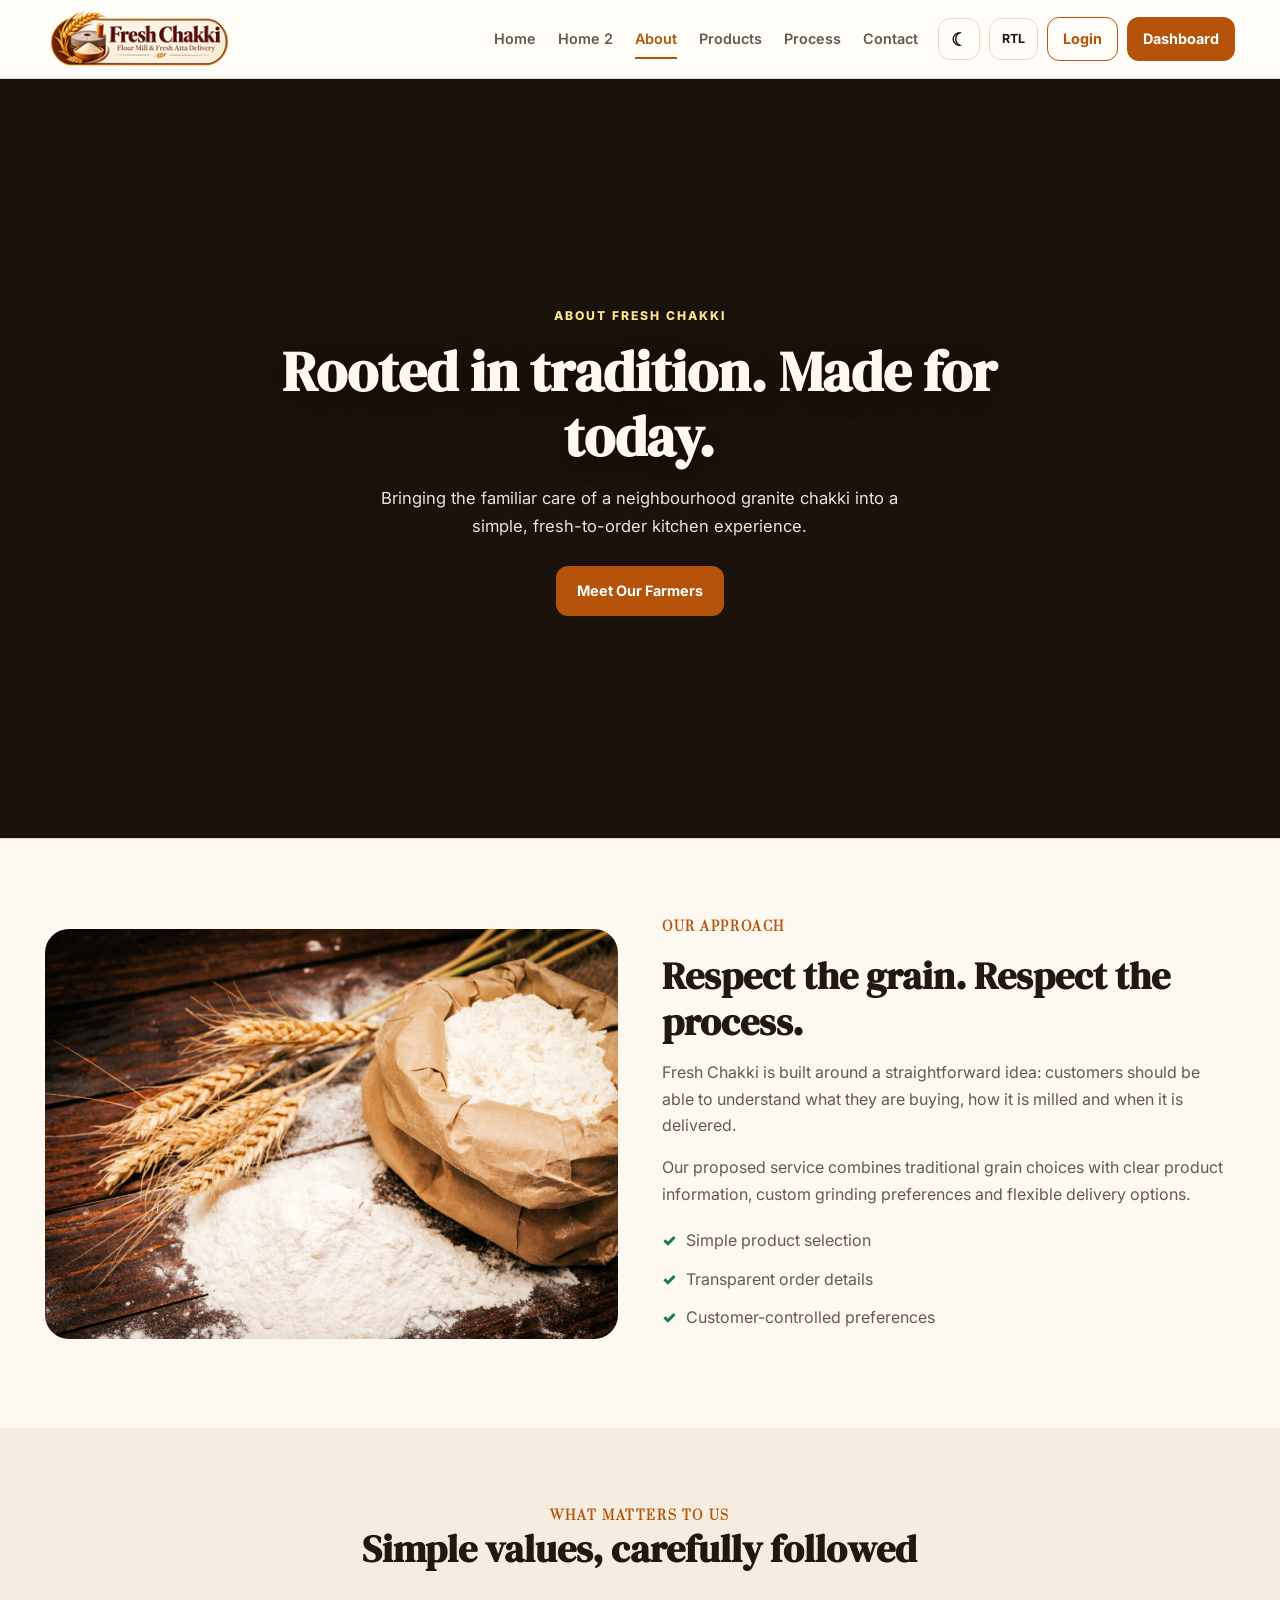
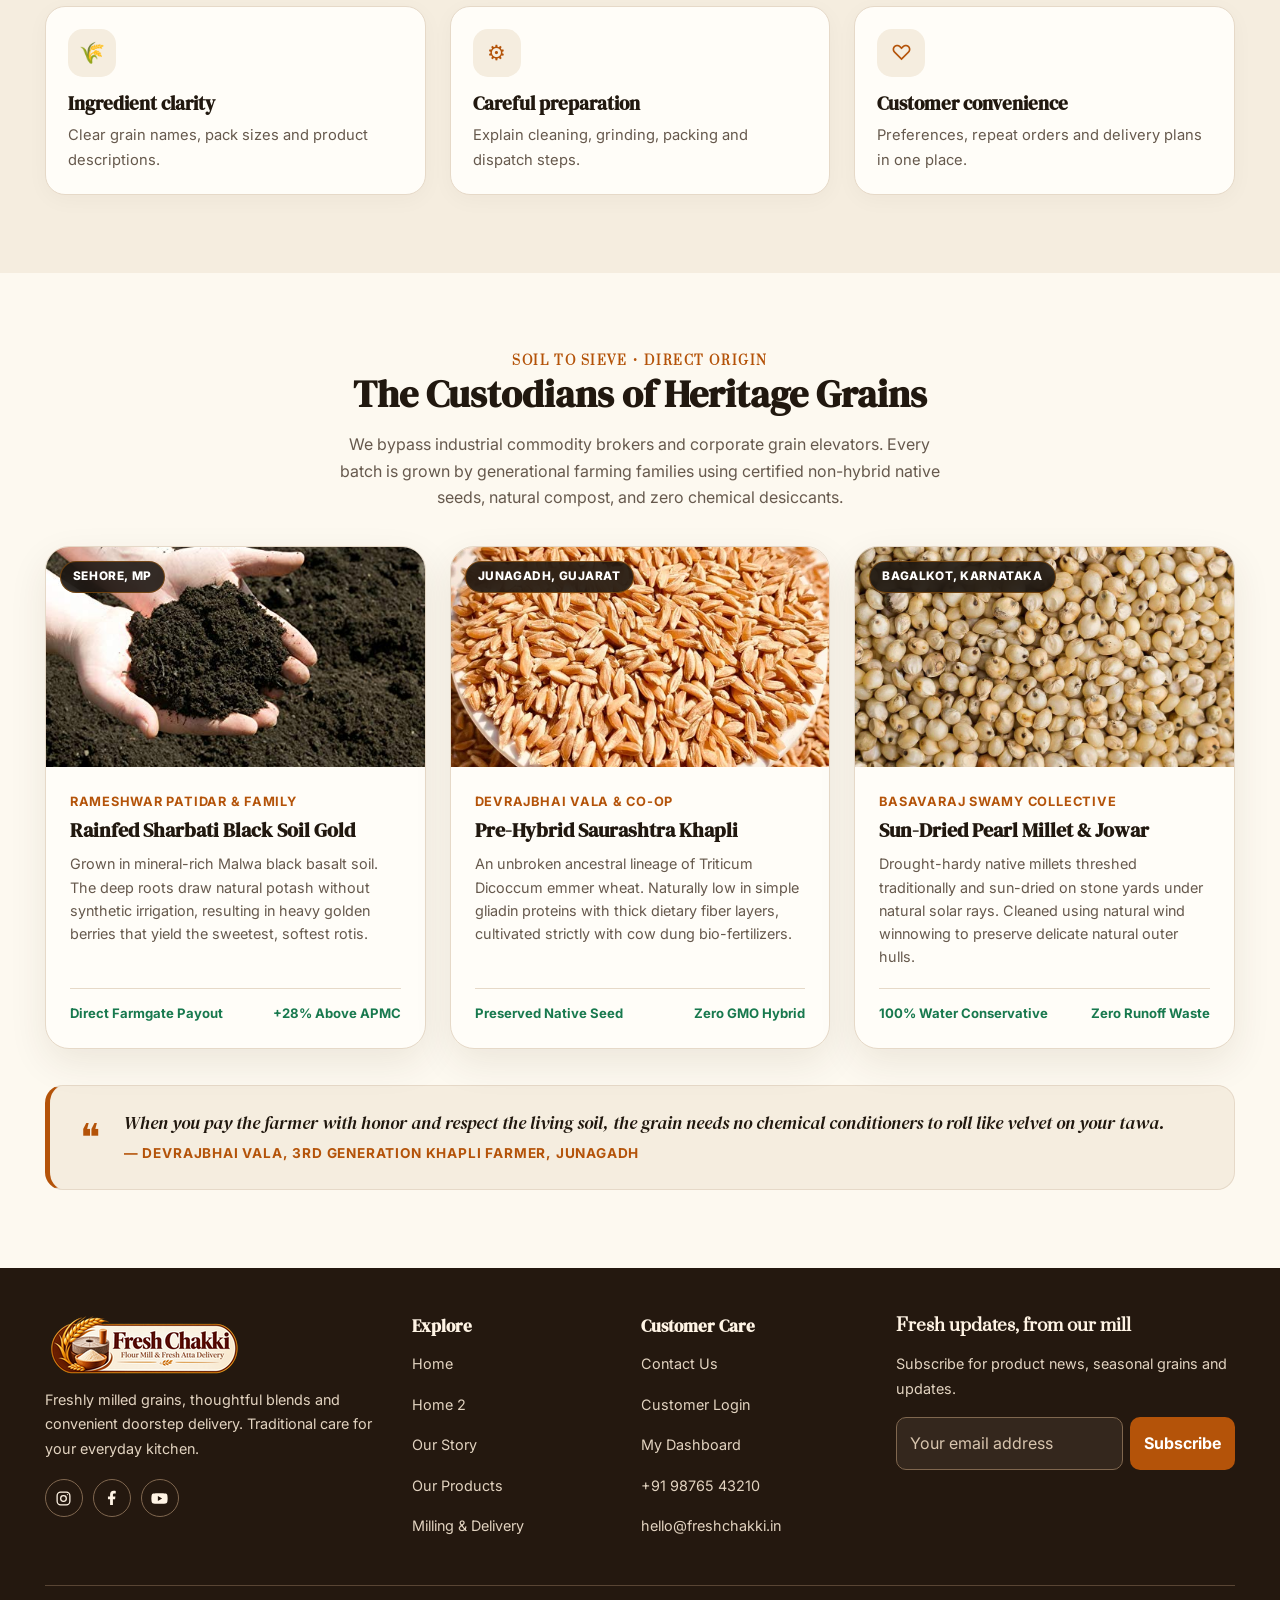
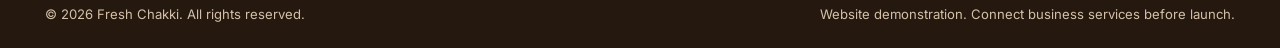
==== commit 236c05dd: "secondcommit" ====
--- a/about.html
+++ b/about.html
@@ -1,89 +1,222 @@
-<!doctype html><html lang="en" dir="ltr" data-theme="light"><head><meta charset="utf-8"><meta name="viewport" content="width=device-width, initial-scale=1"><meta name="description" content="Freshly milled flour, traditional grains and convenient atta delivery."><title>About | Fresh Chakki</title><link rel="icon" type="image/png" href="assets/images/favicon.png"><link rel="apple-touch-icon" href="assets/images/favicon.png"><link rel="stylesheet" href="assets/css/style.css"></head><body>
-<header class="site-header"><div class="container header-main">
-<a class="brand" href="index.html" aria-label="Fresh Chakki home"><img class="brand-logo" src="assets/images/fresh-chakki-logo.png" alt="Fresh Chakki – Flour Mill and Fresh Atta Delivery"></a>
-<div class="nav-wrap"><nav class="main-nav" aria-label="Main navigation">
-<a href="index.html">Home</a><a href="home-2.html">Home 2</a><a href="about.html" class="active">About</a><a href="products.html">Products</a><a href="process.html">Process</a><a href="contact.html">Contact</a>
-</nav><div class="header-actions"><button class="icon-btn" data-theme-toggle title="Change theme" aria-label="Switch theme">☾</button><button class="rtl-btn" data-rtl-toggle>RTL</button><a class="btn btn-secondary btn-small" href="login.html">Login</a><a class="btn btn-primary btn-small" href="dashboard.html">Dashboard</a></div></div>
-<div class="header-actions mobile-actions"><button class="icon-btn" data-theme-toggle aria-label="Switch theme">☾</button><button class="rtl-btn" data-rtl-toggle>RTL</button><button class="menu-btn" data-menu-toggle aria-label="Open navigation" aria-expanded="false">☰</button></div>
-</div><div class="container mobile-nav"><a href="index.html">Home</a><a href="home-2.html">Home 2</a><a href="about.html">About</a><a href="products.html">Products</a><a href="process.html">Process</a><a href="contact.html">Contact</a><a href="login.html">Login</a><a href="dashboard.html">Dashboard</a></div></header>
-
-<main><section class="page-hero hero-about"><div class="container"><span class="hero-kicker">About Fresh Chakki</span><h1>Rooted in tradition. Made for today.</h1><p>Bringing the familiar care of a neighbourhood granite chakki into a simple, fresh-to-order kitchen experience.</p><div class="page-hero-actions"><a class="btn btn-primary" href="#farmer-partnerships">Meet Our Farmers</a></div></div></section>
-<section class="section"><div class="container split"><img src="assets/images/granite-cold-stone-mill.jpg" alt="Traditional stone mill grinding fresh wheat grains"><div><p class="eyebrow">Our approach</p><h2>Respect the grain. Respect the process.</h2><p>Fresh Chakki is built around a straightforward idea: customers should be able to understand what they are buying, how it is milled and when it is delivered.</p><p>Our proposed service combines traditional grain choices with clear product information, custom grinding preferences and flexible delivery options.</p><ul class="checks"><li>Simple product selection</li><li>Transparent order details</li><li>Customer-controlled preferences</li></ul></div></div></section>
-<section class="section soft"><div class="container"><div class="section-head"><p class="eyebrow">What matters to us</p><h2>Simple values, carefully followed</h2></div><div class="grid grid-3"><article class="card card-body"><div class="feature-icon">🌾</div><h3>Ingredient clarity</h3><p>Clear grain names, pack sizes and product descriptions.</p></article><article class="card card-body"><div class="feature-icon">⚙</div><h3>Careful preparation</h3><p>Explain cleaning, grinding, packing and dispatch steps.</p></article><article class="card card-body"><div class="feature-icon">♡</div><h3>Customer convenience</h3><p>Preferences, repeat orders and delivery plans in one place.</p></article></div></div></section>
-
-<!-- UNIQUE SECTION: The Grain Custodians & Farmer Partnership Circle -->
-<section class="section" id="farmer-partnerships">
-  <div class="container">
-    <div class="section-head">
-      <p class="eyebrow">Soil To Sieve • Direct Origin</p>
-      <h2>The Custodians of Heritage Grains</h2>
-      <p>We bypass industrial commodity brokers and corporate grain elevators. Every batch is grown by generational farming families using certified non-hybrid native seeds, natural compost, and zero chemical desiccants.</p>
+<!doctype html>
+<html lang="en" dir="ltr" data-theme="light">
+
+<head>
+  <meta charset="utf-8">
+  <meta name="viewport" content="width=device-width, initial-scale=1">
+  <meta name="description" content="Freshly milled flour, traditional grains and convenient atta delivery.">
+  <title>About | Fresh Chakki</title>
+  <link rel="icon" type="image/png" href="assets/images/favicon.png">
+  <link rel="apple-touch-icon" href="assets/images/favicon.png">
+  <link rel="stylesheet" href="assets/css/style.css">
+</head>
+
+<body>
+  <header class="site-header">
+    <div class="container header-main">
+      <a class="brand" href="index.html" aria-label="Fresh Chakki home"><img class="brand-logo"
+          src="assets/images/fresh-chakki-logo.png" alt="Fresh Chakki – Flour Mill and Fresh Atta Delivery"></a>
+      <div class="nav-wrap">
+        <nav class="main-nav" aria-label="Main navigation">
+          <a href="index.html">Home</a><a href="home-2.html">Home 2</a><a href="about.html" class="active">About</a><a
+            href="products.html">Products</a><a href="process.html">Process</a><a href="contact.html">Contact</a>
+        </nav>
+        <div class="header-actions"><button class="icon-btn" data-theme-toggle title="Change theme"
+            aria-label="Switch theme">☾</button><button class="rtl-btn" data-rtl-toggle>RTL</button><a
+            class="btn btn-secondary btn-small" href="login.html">Login</a><a class="btn btn-primary btn-small"
+            href="dashboard.html">Dashboard</a></div>
+      </div>
+      <div class="header-actions mobile-actions"><button class="icon-btn" data-theme-toggle
+          aria-label="Switch theme">☾</button><button class="rtl-btn" data-rtl-toggle>RTL</button><button
+          class="menu-btn" data-menu-toggle aria-label="Open navigation" aria-expanded="false">☰</button></div>
     </div>
-
-    <div class="custodians-grid">
-      <article class="custodian-card">
-        <div class="custodian-img-wrap">
-          <img class="custodian-img" src="https://images.unsplash.com/photo-1500937386664-56d1dfef3854?auto=format&fit=crop&w=700&q=80" alt="Golden wheat field in Sehore Madhya Pradesh">
-          <span class="custodian-origin-badge">Sehore, MP</span>
-        </div>
-        <div class="custodian-body">
-          <span class="custodian-farmer">Rameshwar Patidar &amp; Family</span>
-          <h3>Rainfed Sharbati Black Soil Gold</h3>
-          <p>Grown in mineral-rich Malwa black basalt soil. The deep roots draw natural potash without synthetic irrigation, resulting in heavy golden berries that yield the sweetest, softest rotis.</p>
-          <div class="custodian-footer">
-            <span>Direct Farmgate Payout</span>
-            <span>+28% Above APMC</span>
+    <div class="container mobile-nav"><a href="index.html">Home</a><a href="home-2.html">Home 2</a><a
+        href="about.html">About</a><a href="products.html">Products</a><a href="process.html">Process</a><a
+        href="contact.html">Contact</a><a href="login.html">Login</a><a href="dashboard.html">Dashboard</a></div>
+  </header>
+
+  <main>
+    <section class="page-hero hero-about">
+      <div class="container"><span class="hero-kicker">About Fresh Chakki</span>
+        <h1>Rooted in tradition. Made for today.</h1>
+        <p>Bringing the familiar care of a neighbourhood granite chakki into a simple, fresh-to-order kitchen
+          experience.</p>
+        <div class="page-hero-actions"><a class="btn btn-primary" href="#farmer-partnerships">Meet Our Farmers</a></div>
+      </div>
+    </section>
+    <section class="section">
+      <div class="container split"><img src="assets/images/flour5.jfif"
+          alt="Traditional stone mill grinding fresh wheat grains">
+        <div>
+          <p class="eyebrow">Our approach</p>
+          <h2>Respect the grain. Respect the process.</h2>
+          <p>Fresh Chakki is built around a straightforward idea: customers should be able to understand what they are
+            buying, how it is milled and when it is delivered.</p>
+          <p>Our proposed service combines traditional grain choices with clear product information, custom grinding
+            preferences and flexible delivery options.</p>
+          <ul class="checks">
+            <li>Simple product selection</li>
+            <li>Transparent order details</li>
+            <li>Customer-controlled preferences</li>
+          </ul>
+        </div>
+      </div>
+    </section>
+    <section class="section soft">
+      <div class="container">
+        <div class="section-head">
+          <p class="eyebrow">What matters to us</p>
+          <h2>Simple values, carefully followed</h2>
+        </div>
+        <div class="grid grid-3">
+          <article class="card card-body">
+            <div class="feature-icon">🌾</div>
+            <h3>Ingredient clarity</h3>
+            <p>Clear grain names, pack sizes and product descriptions.</p>
+          </article>
+          <article class="card card-body">
+            <div class="feature-icon">⚙</div>
+            <h3>Careful preparation</h3>
+            <p>Explain cleaning, grinding, packing and dispatch steps.</p>
+          </article>
+          <article class="card card-body">
+            <div class="feature-icon">♡</div>
+            <h3>Customer convenience</h3>
+            <p>Preferences, repeat orders and delivery plans in one place.</p>
+          </article>
+        </div>
+      </div>
+    </section>
+
+    <!-- UNIQUE SECTION: The Grain Custodians & Farmer Partnership Circle -->
+    <section class="section" id="farmer-partnerships">
+      <div class="container">
+        <div class="section-head">
+          <p class="eyebrow">Soil To Sieve • Direct Origin</p>
+          <h2>The Custodians of Heritage Grains</h2>
+          <p>We bypass industrial commodity brokers and corporate grain elevators. Every batch is grown by generational
+            farming families using certified non-hybrid native seeds, natural compost, and zero chemical desiccants.</p>
           </div>
-        </div>
-      </article>
-
-      <article class="custodian-card">
-        <div class="custodian-img-wrap">
-          <img class="custodian-img" src="https://images.unsplash.com/photo-1464226184884-fa280b87c399?auto=format&fit=crop&w=700&q=80" alt="Ancient awned Emmer wheat stalks">
-          <span class="custodian-origin-badge">Junagadh, Gujarat</span>
-        </div>
-        <div class="custodian-body">
-          <span class="custodian-farmer">Devrajbhai Vala &amp; Co-op</span>
-          <h3>Pre-Hybrid Saurashtra Khapli</h3>
-          <p>An unbroken ancestral lineage of Triticum Dicoccum emmer wheat. Naturally low in simple gliadin proteins with thick dietary fiber layers, cultivated strictly with cow dung bio-fertilizers.</p>
-          <div class="custodian-footer">
-            <span>Preserved Native Seed</span>
-            <span>Zero GMO Hybrid</span>
-          </div>
-        </div>
-      </article>
-
-      <article class="custodian-card">
-        <div class="custodian-img-wrap">
-          <img class="custodian-img" src="https://images.unsplash.com/photo-1586201375761-83865001e31c?auto=format&fit=crop&w=700&q=80" alt="Farmer checking freshly harvested grain quality">
-          <span class="custodian-origin-badge">Bagalkot, Karnataka</span>
-        </div>
-        <div class="custodian-body">
-          <span class="custodian-farmer">Basavaraj Swamy Collective</span>
-          <h3>Sun-Dried Pearl Millet &amp; Jowar</h3>
-          <p>Drought-hardy native millets threshed traditionally and sun-dried on stone yards under natural solar rays. Cleaned using natural wind winnowing to preserve delicate natural outer hulls.</p>
-          <div class="custodian-footer">
-            <span>100% Water Conservative</span>
-            <span>Zero Runoff Waste</span>
-          </div>
-        </div>
-      </article>
+
+        <div class="custodians-grid">
+          <article class="custodian-card">
+            <div class="custodian-img-wrap">
+              <img class="custodian-img" src="assets/images/blacksoil.jpg" alt="Golden wheat field in Sehore Madhya Pradesh">
+              <span class="custodian-origin-badge">Sehore, MP</span>
+              </div>
+              <div class="custodian-body">
+                <span class="custodian-farmer">Rameshwar Patidar &amp; Family</span>
+                <h3>Rainfed Sharbati Black Soil Gold</h3>
+              <p>Grown in mineral-rich Malwa black basalt soil. The deep roots draw natural potash without synthetic
+                irrigation, resulting in heavy golden berries that yield the sweetest, softest rotis.</p>
+              <div class="custodian-footer">
+                <span>Direct Farmgate Payout</span>
+                <span>+28% Above APMC</span>
+              </div>
+              </div>
+              </article>
+
+          <article class="custodian-card">
+            <div class="custodian-img-wrap">
+              <img class="custodian-img" src="assets/images/Khapli1.webp" alt="Ancient awned Emmer wheat stalks">
+              <span class="custodian-origin-badge">Junagadh, Gujarat</span>
+              </div>
+              <div class="custodian-body">
+                <span class="custodian-farmer">Devrajbhai Vala &amp; Co-op</span>
+                <h3>Pre-Hybrid Saurashtra Khapli</h3>
+              <p>An unbroken ancestral lineage of Triticum Dicoccum emmer wheat. Naturally low in simple gliadin
+                proteins with thick dietary fiber layers, cultivated strictly with cow dung bio-fertilizers.</p>
+              <div class="custodian-footer">
+                <span>Preserved Native Seed</span>
+                <span>Zero GMO Hybrid</span>
+              </div>
+              </div>
+              </article>
+
+          <article class="custodian-card">
+            <div class="custodian-img-wrap">
+              <img class="custodian-img" src="assets/images/Jowar.jpg" alt="Farmer checking freshly harvested grain quality">
+              <span class="custodian-origin-badge">Bagalkot, Karnataka</span>
+              </div>
+              <div class="custodian-body">
+                <span class="custodian-farmer">Basavaraj Swamy Collective</span>
+                <h3>Sun-Dried Pearl Millet &amp; Jowar</h3>
+              <p>Drought-hardy native millets threshed traditionally and sun-dried on stone yards under natural solar
+                rays. Cleaned using natural wind winnowing to preserve delicate natural outer hulls.</p>
+              <div class="custodian-footer">
+                <span>100% Water Conservative</span>
+                <span>Zero Runoff Waste</span>
+              </div>
+              </div>
+              </article>
+              </div>
+
+        <div class="custodian-pledge-banner">
+          <div style="font-size:2.4rem;line-height:1;color:var(--brand)">❝</div>
+          <div>
+            <p class="custodian-pledge-quote">When you pay the farmer with honor and respect the living soil, the grain
+              needs no chemical conditioners to roll like velvet on your tawa.</p>
+            <p class="custodian-pledge-author">— Devrajbhai Vala, 3rd Generation Khapli Farmer, Junagadh</p>
+            </div>
+            </div>
+            </div>
+            </section>
+            </main>
+  <footer class="footer">
+    <div class="container">
+      <div class="footer-grid">
+        <div class="footer-brand-col"><a class="brand footer-brand" href="index.html" aria-label="Fresh Chakki home"><img
+              class="footer-logo" src="assets/images/fresh-chakki-logo.png"
+              alt="Fresh Chakki – Flour Mill and Fresh Atta Delivery"></a>
+          <p>Freshly milled grains, thoughtful blends and convenient doorstep delivery. Traditional care for your
+            everyday kitchen.</p>
+          <div class="social-links" aria-label="Social media"><a href="#" aria-label="Instagram" title="Instagram"><svg
+                viewBox="0 0 24 24" aria-hidden="true">
+                <rect x="3" y="3" width="18" height="18" rx="5" />
+                <circle cx="12" cy="12" r="4" />
+                <circle cx="17.5" cy="6.5" r=".8" class="social-fill" />
+              </svg></a><a href="#" aria-label="Facebook" title="Facebook"><svg viewBox="0 0 24 24" aria-hidden="true">
+                <path d="M14 21v-8h3l.5-4H14V7c0-1.2.4-2 2-2h2V1.4C17.3 1.2 16.2 1 15 1c-3.2 0-5 1.9-5 5.4V9H7v4h3v8z" />
+              </svg></a><a href="#" aria-label="YouTube" title="YouTube"><svg viewBox="0 0 24 24" aria-hidden="true">
+                <path
+                  d="M23 7.2a3 3 0 0 0-2.1-2.1C19 4.6 12 4.6 12 4.6s-7 0-8.9.5A3 3 0 0 0 1 7.2 31 31 0 0 0 .5 12 31 31 0 0 0 1 16.8a3 3 0 0 0 2.1 2.1c1.9.5 8.9.5 8.9.5s7 0 8.9-.5a3 3 0 0 0 2.1-2.1 31 31 0 0 0 .5-4.8 31 31 0 0 0-.5-4.8ZM9.7 15.5v-7l6 3.5z" />
+              </svg></a></div>
+        </div>
+        <div>
+          <h3>Explore</h3>
+          <p><a href="index.html">Home</a></p>
+          <p><a href="home-2.html">Home 2</a></p>
+          <p><a href="about.html">Our Story</a></p>
+          <p><a href="products.html">Our Products</a></p>
+          <p><a href="process.html">Milling &amp; Delivery</a></p>
+        </div>
+        <div>
+          <h3>Customer Care</h3>
+          <p><a href="contact.html">Contact Us</a></p>
+          <p><a href="login.html">Customer Login</a></p>
+          <p><a href="dashboard.html">My Dashboard</a></p>
+          <p><a href="tel:+919876543210">+91 98765 43210</a></p>
+          <p><a href="mailto:hello@freshchakki.in">hello@freshchakki.in</a></p>
+        </div>
+        <div class="newsletter-col">
+          <h3>Fresh updates, from our mill</h3>
+          <p>Subscribe for product news, seasonal grains and updates.</p>
+          <form class="newsletter-form" data-demo-form
+            data-message="Thank you for subscribing. Newsletter delivery needs backend setup."><label
+              class="visually-hidden" for="newsletter-email">Email address</label><input id="newsletter-email"
+              type="email" placeholder="Your email address" required><button type="submit"
+              aria-label="Subscribe to newsletter">Subscribe</button></form>
+        </div>
+      </div>
+      <div class="footer-bottom"><span>© <span data-year></span> Fresh Chakki. All rights reserved.</span><span
+          class="footer-note">Website demonstration. Connect business services before launch.</span></div>
     </div>
-
-    <div class="custodian-pledge-banner">
-      <div style="font-size:2.4rem;line-height:1;color:var(--brand)">❝</div>
-      <div>
-        <p class="custodian-pledge-quote">When you pay the farmer with honor and respect the living soil, the grain needs no chemical conditioners to roll like velvet on your tawa.</p>
-        <p class="custodian-pledge-author">— Devrajbhai Vala, 3rd Generation Khapli Farmer, Junagadh</p>
-      </div>
-    </div>
-  </div>
-</section>
-</main>
-<footer class="footer"><div class="container"><div class="footer-grid">
-<div class="footer-brand-col"><a class="brand footer-brand" href="index.html" aria-label="Fresh Chakki home"><img class="footer-logo" src="assets/images/fresh-chakki-logo.png" alt="Fresh Chakki – Flour Mill and Fresh Atta Delivery"></a><p>Freshly milled grains, thoughtful blends and convenient doorstep delivery. Traditional care for your everyday kitchen.</p><div class="social-links" aria-label="Social media"><a href="#" aria-label="Instagram" title="Instagram"><svg viewBox="0 0 24 24" aria-hidden="true"><rect x="3" y="3" width="18" height="18" rx="5"/><circle cx="12" cy="12" r="4"/><circle cx="17.5" cy="6.5" r=".8" class="social-fill"/></svg></a><a href="#" aria-label="Facebook" title="Facebook"><svg viewBox="0 0 24 24" aria-hidden="true"><path d="M14 21v-8h3l.5-4H14V7c0-1.2.4-2 2-2h2V1.4C17.3 1.2 16.2 1 15 1c-3.2 0-5 1.9-5 5.4V9H7v4h3v8z"/></svg></a><a href="#" aria-label="YouTube" title="YouTube"><svg viewBox="0 0 24 24" aria-hidden="true"><path d="M23 7.2a3 3 0 0 0-2.1-2.1C19 4.6 12 4.6 12 4.6s-7 0-8.9.5A3 3 0 0 0 1 7.2 31 31 0 0 0 .5 12 31 31 0 0 0 1 16.8a3 3 0 0 0 2.1 2.1c1.9.5 8.9.5 8.9.5s7 0 8.9-.5a3 3 0 0 0 2.1-2.1 31 31 0 0 0 .5-4.8 31 31 0 0 0-.5-4.8ZM9.7 15.5v-7l6 3.5z"/></svg></a></div></div>
-<div><h3>Explore</h3><p><a href="index.html">Home</a></p><p><a href="home-2.html">Home 2</a></p><p><a href="about.html">Our Story</a></p><p><a href="products.html">Our Products</a></p><p><a href="process.html">Milling &amp; Delivery</a></p></div>
-<div><h3>Customer Care</h3><p><a href="contact.html">Contact Us</a></p><p><a href="login.html">Customer Login</a></p><p><a href="dashboard.html">My Dashboard</a></p><p><a href="tel:+919876543210">+91 98765 43210</a></p><p><a href="mailto:hello@freshchakki.in">hello@freshchakki.in</a></p></div>
-<div class="newsletter-col"><h3>Fresh updates, from our mill</h3><p>Subscribe for product news, seasonal grains and updates.</p><form class="newsletter-form" data-demo-form data-message="Thank you for subscribing. Newsletter delivery needs backend setup."><label class="visually-hidden" for="newsletter-email">Email address</label><input id="newsletter-email" type="email" placeholder="Your email address" required><button type="submit" aria-label="Subscribe to newsletter">Subscribe</button></form></div>
-</div><div class="footer-bottom"><span>© <span data-year></span> Fresh Chakki. All rights reserved.</span><span class="footer-note">Website demonstration. Connect business services before launch.</span></div></div></footer><div class="toast" role="status" aria-live="polite"></div>
-<script src="assets/js/main.js"></script></body></html>+  </footer>
+  <div class="toast" role="status" aria-live="polite"></div>
+  <button class="back-to-top" type="button" data-back-to-top aria-label="Back to top" title="Back to top">
+    <svg viewBox="0 0 24 24" aria-hidden="true"><path d="M12 19V5M5 12l7-7 7 7"/></svg>
+  </button>
+  <script src="assets/js/main.js"></script>
+  </body>
+  
+  </html>
--- a/assets/css/style.css
+++ b/assets/css/style.css
@@ -2722,4 +2722,190 @@
   }
 }
 
-
+/* ==========================================================================
+   Contact Page: Get in Touch Social Bar & Mill Location Map
+   ========================================================================== */
+.contact-box .contact-item:last-of-type {
+  margin-bottom: 20px;
+}
+.contact-social {
+  margin-top: auto;
+  padding-top: 20px;
+  border-top: 1px solid var(--border);
+  display: flex;
+  align-items: center;
+  justify-content: space-between;
+  gap: 16px;
+  flex-wrap: wrap;
+}
+.contact-social-copy b {
+  display: block;
+  margin-bottom: 2px;
+  color: var(--text);
+}
+.contact-social-copy span {
+  font-size: 0.88rem;
+  color: var(--muted);
+}
+.contact-social-links {
+  display: inline-flex;
+  align-items: center;
+  gap: 10px;
+}
+.contact-social-links a {
+  width: 44px;
+  height: 44px;
+  border-radius: 14px;
+  border: 1px solid var(--border);
+  background: var(--surface-2);
+  color: var(--brand);
+  display: inline-flex;
+  align-items: center;
+  justify-content: center;
+  transition: background 0.2s ease, border-color 0.2s ease, color 0.2s ease, transform 0.2s ease, box-shadow 0.2s ease;
+}
+.contact-social-links a:hover,
+.contact-social-links a:focus-visible {
+  background: var(--brand);
+  border-color: var(--brand);
+  color: #fff;
+  transform: translateY(-2px);
+  box-shadow: 0 6px 16px rgba(180, 83, 9, 0.24);
+  outline: none;
+}
+.contact-social-links svg {
+  width: 19px;
+  height: 19px;
+  display: block;
+}
+
+.contact-map-card {
+  border-radius: 24px;
+  overflow: hidden;
+  box-shadow: var(--shadow);
+}
+.contact-map-frame {
+  width: 100%;
+  height: 420px;
+  background: var(--surface-2);
+}
+.contact-map-frame iframe {
+  width: 100%;
+  height: 100%;
+  border: 0;
+  display: block;
+}
+[data-theme="dark"] .contact-map-frame iframe {
+  filter: brightness(0.9) contrast(1.04);
+}
+.contact-map-footer {
+  padding: 20px 26px;
+  display: flex;
+  align-items: center;
+  justify-content: space-between;
+  gap: 20px;
+  flex-wrap: wrap;
+  border-top: 1px solid var(--border);
+  background: var(--surface);
+}
+.contact-map-address {
+  display: flex;
+  align-items: center;
+  gap: 14px;
+}
+.contact-map-address .feature-icon {
+  margin-bottom: 0;
+  flex-shrink: 0;
+}
+.contact-map-address b {
+  display: block;
+  margin-bottom: 2px;
+  color: var(--text);
+}
+.contact-map-address span {
+  font-size: 0.9rem;
+  color: var(--muted);
+}
+
+@media (max-width: 760px) {
+  .contact-social {
+    margin-top: 18px;
+  }
+  .contact-map-frame {
+    height: 320px;
+  }
+  .contact-map-footer {
+    padding: 18px 20px;
+  }
+  .contact-map-address {
+    align-items: flex-start;
+  }
+  .contact-map-footer > .btn {
+    width: 100%;
+  }
+}
+
+/* ==========================================================================
+   Back to Top Floating Action Button (Public Pages Only)
+   ========================================================================== */
+.back-to-top {
+  position: fixed;
+  bottom: 24px;
+  inset-inline-end: 24px;
+  z-index: 90;
+  width: 48px;
+  height: 48px;
+  border-radius: 50%;
+  border: 1px solid rgba(255, 248, 240, 0.34);
+  background: var(--brand);
+  color: #FFF8F0;
+  display: inline-flex;
+  align-items: center;
+  justify-content: center;
+  cursor: pointer;
+  box-shadow: 0 10px 26px rgba(24, 15, 8, 0.28);
+  opacity: 0;
+  visibility: hidden;
+  pointer-events: none;
+  transform: translateY(12px);
+  transition: opacity 0.25s ease, transform 0.25s ease, visibility 0.25s ease, background 0.2s ease, box-shadow 0.2s ease;
+}
+.back-to-top svg {
+  width: 20px;
+  height: 20px;
+  fill: none;
+  stroke: currentColor;
+  stroke-width: 2.3;
+  stroke-linecap: round;
+  stroke-linejoin: round;
+}
+.back-to-top.visible {
+  opacity: 1;
+  visibility: visible;
+  pointer-events: auto;
+  transform: translateY(0);
+}
+.back-to-top.visible:hover,
+.back-to-top.visible:focus-visible {
+  background: var(--brand-2);
+  transform: translateY(-3px);
+  box-shadow: 0 14px 30px rgba(180, 83, 9, 0.42);
+  outline: none;
+}
+body:has(.back-to-top.visible) .toast {
+  bottom: 82px;
+}
+
+@media (max-width: 760px) {
+  .back-to-top {
+    width: 44px;
+    height: 44px;
+    bottom: 18px;
+    inset-inline-end: 18px;
+  }
+  body:has(.back-to-top.visible) .toast {
+    bottom: 72px;
+  }
+}
+
+
